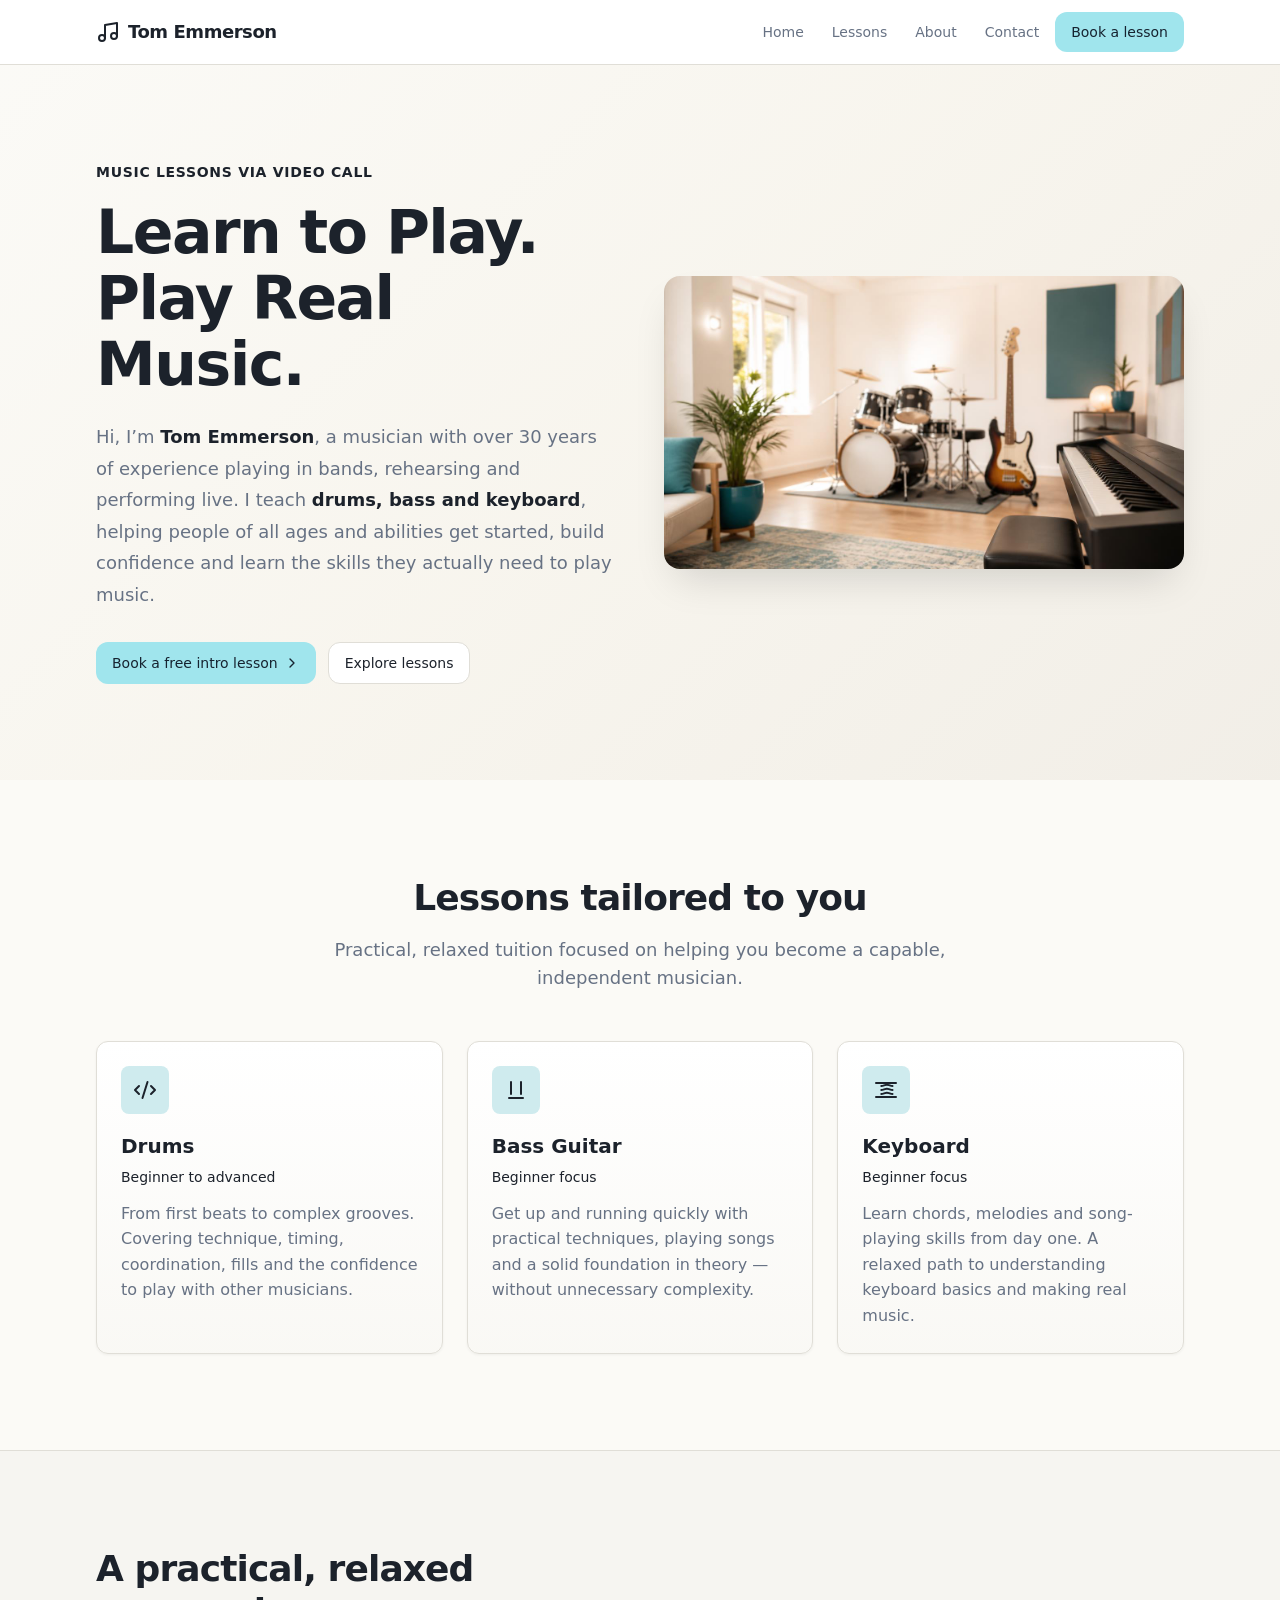
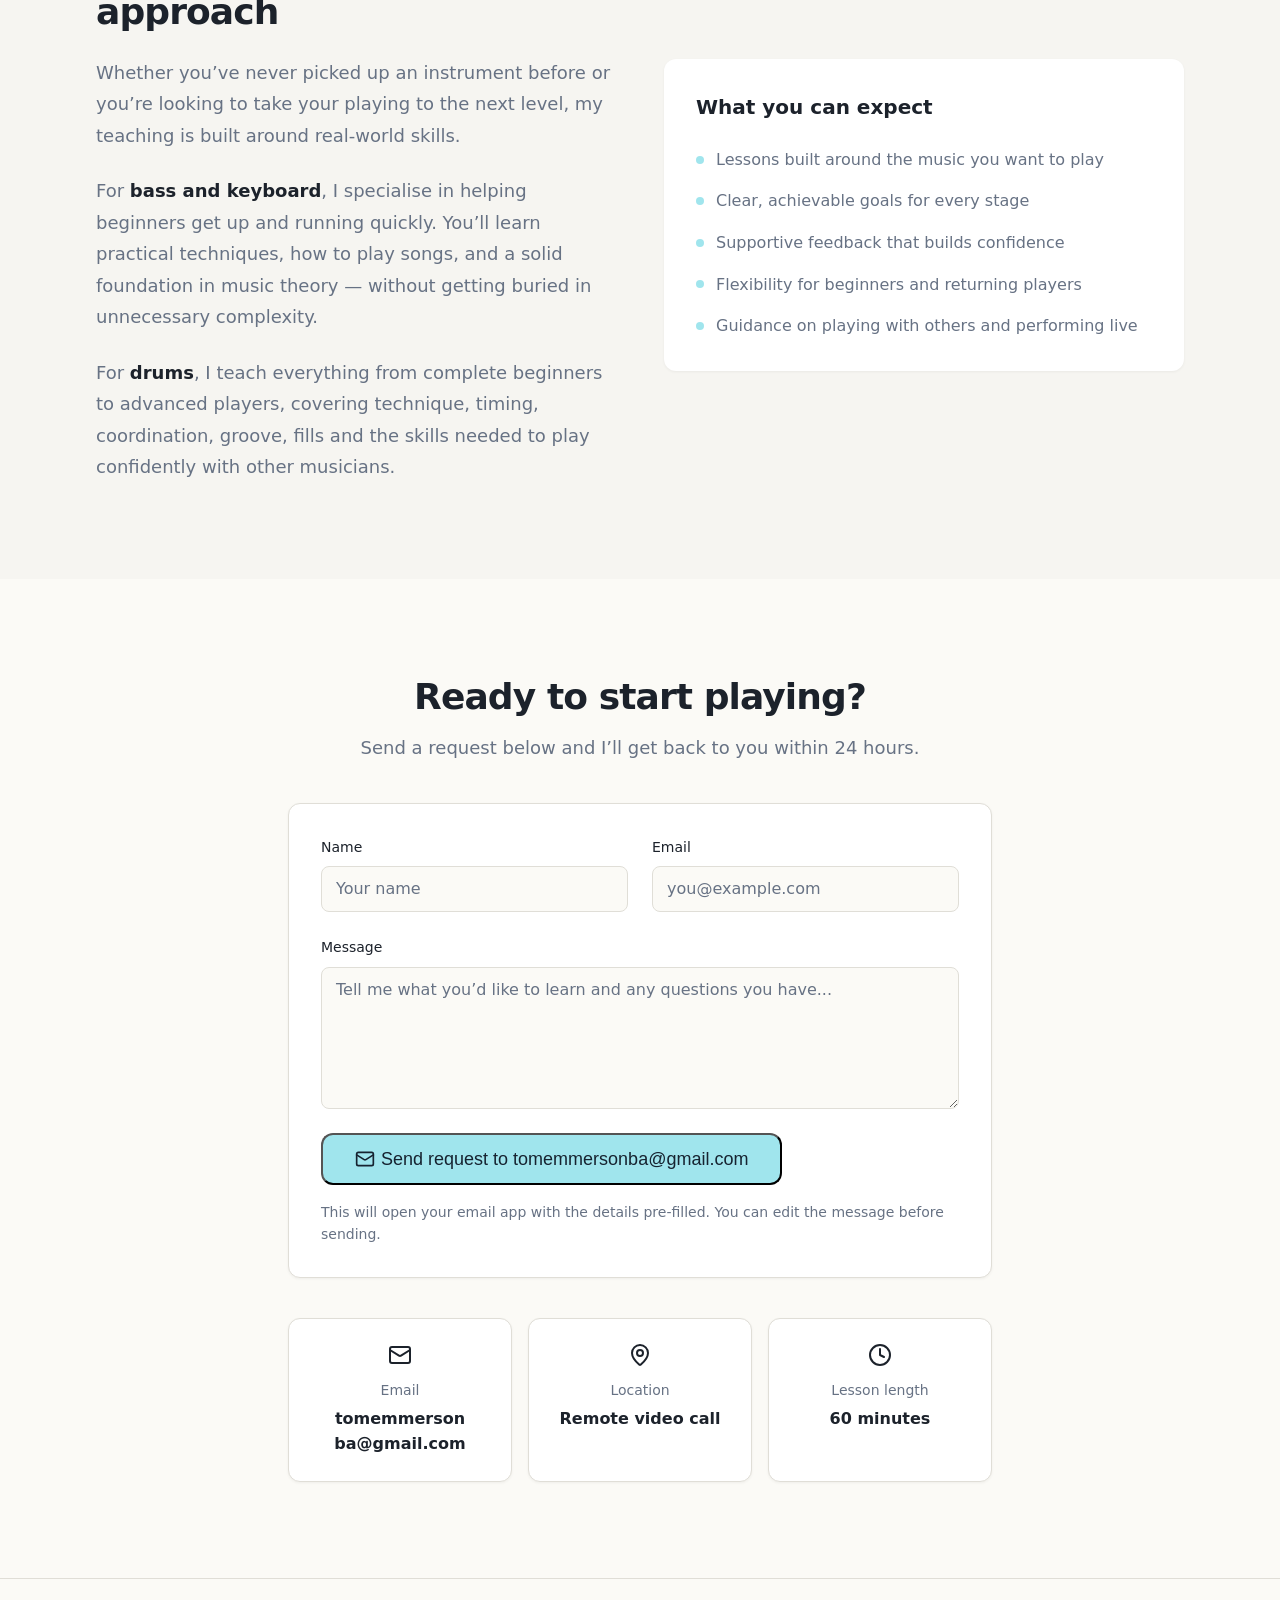
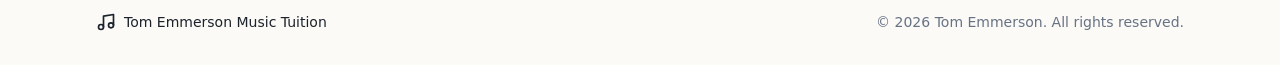
==== index.html @ 65c7ff5b "first commit" ====
<!DOCTYPE html>
<html lang="en">
<head>
  <meta charset="utf-8">
  <meta name="viewport" content="width=device-width, initial-scale=1">
  <title>Tom Emmerson — Music Teacher | Drums, Bass & Keyboard Lessons</title>
  <meta name="description" content="Learn drums, bass guitar or keyboard with Tom Emmerson, an experienced music teacher with over 30 years of playing and performing. Practical, relaxed lessons for all ages and abilities.">
  <meta name="author" content="Tom Emmerson">
  <meta property="og:title" content="Tom Emmerson — Music Teacher | Drums, Bass & Keyboard Lessons">
  <meta property="og:description" content="Learn drums, bass guitar or keyboard with Tom Emmerson, an experienced music teacher with over 30 years of playing and performing.">
  <meta property="og:type" content="website">
  <meta property="og:image" content="https://cdn.lovable.dev/uploads/b7d0f752-4260-4cd8-91b0-a6a45dea3d61/image-gen/a2886aa6-9758-4012-bf15-249770bea818.jpg">
  <meta name="twitter:card" content="summary_large_image">
  <meta name="twitter:image" content="https://cdn.lovable.dev/uploads/b7d0f752-4260-4cd8-91b0-a6a45dea3d61/image-gen/a2886aa6-9758-4012-bf15-249770bea818.jpg">
  <link rel="stylesheet" href="styles.css">
  <link rel="icon" href="/favicon.ico" type="image/x-icon">
</head>
<body>
  <header class="site-header">
    <div class="container header-inner">
      <a href="/" class="logo">
        <svg xmlns="http://www.w3.org/2000/svg" width="24" height="24" viewBox="0 0 24 24" fill="none" stroke="currentColor" stroke-width="2" stroke-linecap="round" stroke-linejoin="round" aria-hidden="true"><path d="M9 18V5l12-2v13"/><circle cx="6" cy="18" r="3"/><circle cx="18" cy="16" r="3"/></svg>
        <span>Tom Emmerson</span>
      </a>
      <nav class="desktop-nav" aria-label="Main navigation">
        <a href="/">Home</a>
        <a href="#lessons">Lessons</a>
        <a href="#about">About</a>
        <a href="#contact">Contact</a>
        <a href="#contact" class="btn btn-primary">Book a lesson</a>
      </nav>
      <nav class="mobile-nav" aria-label="Mobile navigation">
        <a href="/">Home</a>
        <a href="#lessons">Lessons</a>
        <a href="#contact" class="btn btn-primary">Book</a>
      </nav>
    </div>
  </header>

  <main>
    <section class="hero">
      <div class="container hero-grid">
        <div class="hero-content">
          <p class="eyebrow">Music lessons via video call</p>
          <h1>Learn to Play. Play Real Music.</h1>
          <p class="lead">
            Hi, I’m <strong>Tom Emmerson</strong>, a musician with over 30 years of experience playing in bands, rehearsing and performing live. I teach <strong>drums, bass and keyboard</strong>, helping people of all ages and abilities get started, build confidence and learn the skills they actually need to play music.
          </p>
          <div class="hero-actions">
            <a href="#contact" class="btn btn-primary">
              Book a free intro lesson
              <svg xmlns="http://www.w3.org/2000/svg" width="16" height="16" viewBox="0 0 24 24" fill="none" stroke="currentColor" stroke-width="2" stroke-linecap="round" stroke-linejoin="round" aria-hidden="true"><path d="m9 18 6-6-6-6"/></svg>
            </a>
            <a href="#lessons" class="btn btn-secondary">Explore lessons</a>
          </div>
        </div>
        <div class="hero-image">
          <img src="images/hero-studio.jpg" alt="Bright music teaching studio with drums, bass guitar and keyboard" width="1280" height="720">
        </div>
      </div>
    </section>

    <section id="lessons" class="lessons">
      <div class="container">
        <div class="section-header">
          <h2>Lessons tailored to you</h2>
          <p>Practical, relaxed tuition focused on helping you become a capable, independent musician.</p>
        </div>
        <div class="cards">
          <article class="card">
            <div class="icon">
              <svg xmlns="http://www.w3.org/2000/svg" width="24" height="24" viewBox="0 0 24 24" fill="none" stroke="currentColor" stroke-width="2" stroke-linecap="round" stroke-linejoin="round" aria-hidden="true"><path d="m18 16 4-4-4-4"/><path d="m6 8-4 4 4 4"/><path d="m14.5 4-5 16"/></svg>
            </div>
            <h3>Drums</h3>
            <p class="level">Beginner to advanced</p>
            <p>From first beats to complex grooves. Covering technique, timing, coordination, fills and the confidence to play with other musicians.</p>
          </article>
          <article class="card">
            <div class="icon">
              <svg xmlns="http://www.w3.org/2000/svg" width="24" height="24" viewBox="0 0 24 24" fill="none" stroke="currentColor" stroke-width="2" stroke-linecap="round" stroke-linejoin="round" aria-hidden="true"><path d="M7 16V4"/><path d="M17 16V4"/><path d="M5 20h14"/></svg>
            </div>
            <h3>Bass Guitar</h3>
            <p class="level">Beginner focus</p>
            <p>Get up and running quickly with practical techniques, playing songs and a solid foundation in theory — without unnecessary complexity.</p>
          </article>
          <article class="card">
            <div class="icon">
              <svg xmlns="http://www.w3.org/2000/svg" width="24" height="24" viewBox="0 0 24 24" fill="none" stroke="currentColor" stroke-width="2" stroke-linecap="round" stroke-linejoin="round" aria-hidden="true"><path d="M18.5 8c-1.4 0-2.6-.6-3.6-.9-1.3-.4-2.7-.4-4 0-1 .3-2.2.9-3.6.9"/><path d="M18.5 16c-1.4 0-2.6-.6-3.6-.9-1.3-.4-2.7-.4-4 0-1 .3-2.2.9-3.6.9"/><path d="M18.5 12c-1.4 0-2.6-.6-3.6-.9-1.3-.4-2.7-.4-4 0-1 .3-2.2.9-3.6.9"/><path d="M2 5h20"/><path d="M2 19h20"/></svg>
            </div>
            <h3>Keyboard</h3>
            <p class="level">Beginner focus</p>
            <p>Learn chords, melodies and song-playing skills from day one. A relaxed path to understanding keyboard basics and making real music.</p>
          </article>
        </div>
      </div>
    </section>

    <section id="about" class="about">
      <div class="container about-grid">
        <div class="about-content">
          <h2>A practical, relaxed approach</h2>
          <p>Whether you’ve never picked up an instrument before or you’re looking to take your playing to the next level, my teaching is built around real-world skills.</p>
          <p>For <strong>bass and keyboard</strong>, I specialise in helping beginners get up and running quickly. You’ll learn practical techniques, how to play songs, and a solid foundation in music theory — without getting buried in unnecessary complexity.</p>
          <p>For <strong>drums</strong>, I teach everything from complete beginners to advanced players, covering technique, timing, coordination, groove, fills and the skills needed to play confidently with other musicians.</p>
        </div>
        <div class="about-card">
          <h3>What you can expect</h3>
          <ul>
            <li><span></span> Lessons built around the music you want to play</li>
            <li><span></span> Clear, achievable goals for every stage</li>
            <li><span></span> Supportive feedback that builds confidence</li>
            <li><span></span> Flexibility for beginners and returning players</li>
            <li><span></span> Guidance on playing with others and performing live</li>
          </ul>
        </div>
      </div>
    </section>

    <section id="contact" class="contact">
      <div class="container contact-inner">
        <h2>Ready to start playing?</h2>
        <p>Send a request below and I’ll get back to you within 24 hours.</p>

        <form id="contact-form" class="contact-form" action="#" method="post">
          <div class="form-row">
            <div class="form-field">
              <label for="name">Name</label>
              <input id="name" name="name" type="text" required placeholder="Your name">
            </div>
            <div class="form-field">
              <label for="email">Email</label>
              <input id="email" name="email" type="email" required placeholder="you@example.com">
            </div>
          </div>
          <div class="form-field">
            <label for="message">Message</label>
            <textarea id="message" name="message" rows="5" required placeholder="Tell me what you’d like to learn and any questions you have..."></textarea>
          </div>
          <button type="submit" class="btn btn-primary btn-large">
            <svg xmlns="http://www.w3.org/2000/svg" width="20" height="20" viewBox="0 0 24 24" fill="none" stroke="currentColor" stroke-width="2" stroke-linecap="round" stroke-linejoin="round" aria-hidden="true"><rect width="20" height="16" x="2" y="4" rx="2"/><path d="m22 7-8.97 5.7a1.94 1.94 0 0 1-2.06 0L2 7"/></svg>
            Send request to tomemmersonba@gmail.com
          </button>
          <p class="form-note">This will open your email app with the details pre-filled. You can edit the message before sending.</p>
        </form>

        <div class="contact-grid">
          <a href="mailto:tomemmersonba@gmail.com" class="contact-card">
            <svg xmlns="http://www.w3.org/2000/svg" width="24" height="24" viewBox="0 0 24 24" fill="none" stroke="currentColor" stroke-width="2" stroke-linecap="round" stroke-linejoin="round" aria-hidden="true"><rect width="20" height="16" x="2" y="4" rx="2"/><path d="m22 7-8.97 5.7a1.94 1.94 0 0 1-2.06 0L2 7"/></svg>
            <span class="label">Email</span>
            <span class="value">tomemmerson<br>ba@gmail.com</span>
          </a>
          <div class="contact-card">
            <svg xmlns="http://www.w3.org/2000/svg" width="24" height="24" viewBox="0 0 24 24" fill="none" stroke="currentColor" stroke-width="2" stroke-linecap="round" stroke-linejoin="round" aria-hidden="true"><path d="M20 10c0 4.993-5.539 10.193-7.399 11.799a1 1 0 0 1-1.202 0C9.539 20.193 4 14.993 4 10a8 8 0 0 1 16 0"/><circle cx="12" cy="10" r="3"/></svg>
            <span class="label">Location</span>
            <span class="value">Remote video call</span>
          </div>
          <div class="contact-card">
            <svg xmlns="http://www.w3.org/2000/svg" width="24" height="24" viewBox="0 0 24 24" fill="none" stroke="currentColor" stroke-width="2" stroke-linecap="round" stroke-linejoin="round" aria-hidden="true"><path d="M12 6v6l4 2"/><circle cx="12" cy="12" r="10"/></svg>
            <span class="label">Lesson length</span>
            <span class="value">60 minutes</span>
          </div>
        </div>
      </div>
    </section>
  </main>

  <footer class="site-footer">
    <div class="container footer-inner">
      <div class="footer-logo">
        <svg xmlns="http://www.w3.org/2000/svg" width="20" height="20" viewBox="0 0 24 24" fill="none" stroke="currentColor" stroke-width="2" stroke-linecap="round" stroke-linejoin="round" aria-hidden="true"><path d="M9 18V5l12-2v13"/><circle cx="6" cy="18" r="3"/><circle cx="18" cy="16" r="3"/></svg>
        <span>Tom Emmerson Music Tuition</span>
      </div>
      <p>© 2026 Tom Emmerson. All rights reserved.</p>
    </div>
  </footer>

  <script>
    document.getElementById('contact-form').addEventListener('submit', function (e) {
      e.preventDefault();
      var formData = new FormData(e.target);
      var name = formData.get('name').trim();
      var email = formData.get('email').trim();
      var message = formData.get('message').trim();
      var subject = encodeURIComponent('Music lesson enquiry');
      var body = encodeURIComponent('Name: ' + name + '\nEmail: ' + email + '\n\nMessage:\n' + message);
      window.location.href = 'mailto:tomemmersonba@gmail.com?subject=' + subject + '&body=' + body;
    });
  </script>
</body>
</html>
---- styles.css ----
/* Tom Emmerson Music Teacher — Static Site Styles */

:root {
  --background: oklch(0.985 0.005 95);
  --foreground: oklch(0.25 0.02 260);
  --card: oklch(1 0 0);
  --primary: oklch(0.88 0.07 205);
  --primary-foreground: oklch(0.25 0.03 250);
  --secondary: oklch(0.955 0.015 85);
  --secondary-foreground: oklch(0.32 0.03 260);
  --muted: oklch(0.955 0.01 90);
  --muted-foreground: oklch(0.55 0.03 260);
  --accent: oklch(0.58 0.12 185);
  --accent-foreground: oklch(1 0 0);
  --border: oklch(0.9 0.01 95);
  --input: oklch(0.9 0.01 95);
  --ring: oklch(0.88 0.07 205);
  --radius: 0.75rem;
}

* {
  box-sizing: border-box;
}

html {
  scroll-behavior: smooth;
}

body {
  margin: 0;
  font-family: ui-sans-serif, system-ui, -apple-system, BlinkMacSystemFont, "Segoe UI", Roboto, "Helvetica Neue", Arial, sans-serif;
  background: var(--background);
  color: var(--foreground);
  line-height: 1.6;
  -webkit-font-smoothing: antialiased;
}

img {
  max-width: 100%;
  height: auto;
  display: block;
}

a {
  color: inherit;
  text-decoration: none;
}

h1, h2, h3, p {
  margin: 0;
}

ul {
  margin: 0;
  padding: 0;
  list-style: none;
}

.container {
  width: 100%;
  max-width: 72rem;
  margin-left: auto;
  margin-right: auto;
  padding-left: 1rem;
  padding-right: 1rem;
}

@media (min-width: 640px) {
  .container {
    padding-left: 1.5rem;
    padding-right: 1.5rem;
  }
}

@media (min-width: 1024px) {
  .container {
    padding-left: 2rem;
    padding-right: 2rem;
  }
}

/* Header */
.site-header {
  position: sticky;
  top: 0;
  z-index: 50;
  background: rgba(255, 255, 255, 0.95);
  backdrop-filter: blur(8px);
  border-bottom: 1px solid var(--border);
}

.header-inner {
  display: flex;
  align-items: center;
  justify-content: space-between;
  height: 4rem;
}

.logo {
  display: flex;
  align-items: center;
  gap: 0.5rem;
  font-size: 1.125rem;
  font-weight: 600;
  letter-spacing: -0.025em;
  color: var(--foreground);
}

.logo svg {
  color: var(--teal);
}

.desktop-nav,
.mobile-nav {
  display: flex;
  align-items: center;
  gap: 0.25rem;
}

.desktop-nav a:not(.btn),
.mobile-nav a:not(.btn) {
  padding: 0.5rem 0.75rem;
  border-radius: var(--radius);
  font-size: 0.875rem;
  font-weight: 500;
  color: var(--muted-foreground);
  transition: background-color 0.15s, color 0.15s;
}

.desktop-nav a:not(.btn):hover,
.mobile-nav a:not(.btn):hover {
  background: var(--accent);
  color: var(--accent-foreground);
}

.desktop-nav {
  display: none;
}

@media (min-width: 768px) {
  .desktop-nav {
    display: flex;
  }
  .mobile-nav {
    display: none;
  }
}

/* Buttons */
.btn {
  display: inline-flex;
  align-items: center;
  justify-content: center;
  gap: 0.375rem;
  border-radius: var(--radius);
  padding: 0.625rem 1rem;
  font-size: 0.875rem;
  font-weight: 500;
  line-height: 1.25rem;
  transition: background-color 0.15s, border-color 0.15s, color 0.15s;
}

.btn-primary {
  background: var(--primary);
  color: var(--primary-foreground);
}

.btn-primary:hover {
  background: oklch(0.78 0.08 205);
}

.btn-secondary {
  background: var(--card);
  color: var(--foreground);
  border: 1px solid var(--border);
}

.btn-secondary:hover {
  background: var(--accent);
  color: var(--accent-foreground);
}

.btn-large {
  padding: 0.875rem 2rem;
  font-size: 1.125rem;
}

/* Hero */
.hero {
  background: linear-gradient(135deg, var(--background) 0%, oklch(0.97 0.01 90) 50%, oklch(0.95 0.01 85) 100%);
  padding-top: 4rem;
  padding-bottom: 4rem;
}

@media (min-width: 640px) {
  .hero {
    padding-top: 6rem;
    padding-bottom: 6rem;
  }
}

.hero-grid {
  display: grid;
  align-items: center;
  gap: 3rem;
}

@media (min-width: 1024px) {
  .hero-grid {
    grid-template-columns: 1fr 1fr;
    gap: 3rem;
  }
}

.hero-content {
  max-width: 40rem;
}

.eyebrow {
  font-size: 0.875rem;
  font-weight: 600;
  text-transform: uppercase;
  letter-spacing: 0.05em;
  color: var(--teal);
}

.hero h1 {
  margin-top: 1rem;
  font-size: 2.25rem;
  font-weight: 700;
  line-height: 1.1;
  letter-spacing: -0.025em;
  color: var(--foreground);
}

@media (min-width: 640px) {
  .hero h1 {
    font-size: 3rem;
  }
}

@media (min-width: 1024px) {
  .hero h1 {
    font-size: 3.75rem;
  }
}

.lead {
  margin-top: 1.5rem;
  font-size: 1.125rem;
  line-height: 1.75;
  color: var(--muted-foreground);
}

.lead strong {
  color: var(--foreground);
  font-weight: 600;
}

.hero-actions {
  margin-top: 2rem;
  display: flex;
  flex-wrap: wrap;
  gap: 0.75rem;
}

.hero-image {
  overflow: hidden;
  border-radius: 1rem;
  box-shadow: 0 20px 40px -12px rgba(0, 0, 0, 0.15);
}

.hero-image img {
  width: 100%;
  height: auto;
  object-fit: cover;
}

/* Section header */
.section-header {
  max-width: 40rem;
  margin-left: auto;
  margin-right: auto;
  text-align: center;
}

.section-header h2 {
  font-size: 1.875rem;
  font-weight: 700;
  line-height: 1.2;
  letter-spacing: -0.025em;
  color: var(--foreground);
}

@media (min-width: 640px) {
  .section-header h2 {
    font-size: 2.25rem;
  }
}

.section-header p {
  margin-top: 1rem;
  font-size: 1.125rem;
  color: var(--muted-foreground);
}

/* Lessons */
.lessons {
  padding-top: 4rem;
  padding-bottom: 4rem;
}

@media (min-width: 640px) {
  .lessons {
    padding-top: 6rem;
    padding-bottom: 6rem;
  }
}

.cards {
  margin-top: 3rem;
  display: grid;
  gap: 1.5rem;
}

@media (min-width: 640px) {
  .cards {
    grid-template-columns: repeat(2, 1fr);
  }
}

@media (min-width: 1024px) {
  .cards {
    grid-template-columns: repeat(3, 1fr);
  }
}

.card {
  background: linear-gradient(180deg, var(--card) 0%, oklch(0.98 0.005 95) 100%);
  border: 1px solid var(--border);
  border-radius: var(--radius);
  padding: 1.5rem;
  box-shadow: 0 1px 3px rgba(0, 0, 0, 0.05);
  transition: box-shadow 0.2s;
}

.card:hover {
  box-shadow: 0 8px 20px -8px rgba(0, 0, 0, 0.1);
}

.icon {
  display: inline-flex;
  align-items: center;
  justify-content: center;
  width: 3rem;
  height: 3rem;
  border-radius: 0.5rem;
  background: oklch(0.92 0.03 205);
  color: var(--teal);
}

.card h3 {
  margin-top: 1rem;
  font-size: 1.25rem;
  font-weight: 600;
  color: var(--foreground);
}

.card .level {
  margin-top: 0.25rem;
  font-size: 0.875rem;
  font-weight: 500;
  color: var(--teal);
}

.card > p:last-child {
  margin-top: 0.75rem;
  color: var(--muted-foreground);
  line-height: 1.6;
}

/* About */
.about {
  background: rgba(0, 0, 0, 0.02);
  border-top: 1px solid var(--border);
  padding-top: 4rem;
  padding-bottom: 4rem;
}

@media (min-width: 640px) {
  .about {
    padding-top: 6rem;
    padding-bottom: 6rem;
  }
}

.about-grid {
  display: grid;
  gap: 3rem;
}

@media (min-width: 1024px) {
  .about-grid {
    grid-template-columns: 1fr 1fr;
    align-items: center;
  }
}

.about-content h2 {
  font-size: 1.875rem;
  font-weight: 700;
  line-height: 1.2;
  letter-spacing: -0.025em;
  color: var(--foreground);
}

@media (min-width: 640px) {
  .about-content h2 {
    font-size: 2.25rem;
  }
}

.about-content p {
  margin-top: 1.5rem;
  font-size: 1.125rem;
  color: var(--muted-foreground);
  line-height: 1.75;
}

.about-content strong {
  color: var(--foreground);
  font-weight: 600;
}

.about-card {
  background: var(--card);
  border-radius: var(--radius);
  padding: 2rem;
  box-shadow: 0 1px 3px rgba(0, 0, 0, 0.05);
}

.about-card h3 {
  font-size: 1.25rem;
  font-weight: 600;
  color: var(--foreground);
}

.about-card ul {
  margin-top: 1.5rem;
  display: flex;
  flex-direction: column;
  gap: 1rem;
}

.about-card li {
  display: flex;
  align-items: center;
  gap: 0.75rem;
  color: var(--muted-foreground);
}

.about-card li span {
  flex-shrink: 0;
  width: 0.5rem;
  height: 0.5rem;
  border-radius: 9999px;
  background: var(--primary);
}

/* Contact */
.contact {
  padding-top: 4rem;
  padding-bottom: 4rem;
}

@media (min-width: 640px) {
  .contact {
    padding-top: 6rem;
    padding-bottom: 6rem;
  }
}

.contact-inner {
  max-width: 48rem;
  text-align: center;
}

.contact h2 {
  font-size: 1.875rem;
  font-weight: 700;
  line-height: 1.2;
  letter-spacing: -0.025em;
  color: var(--foreground);
}

@media (min-width: 640px) {
  .contact h2 {
    font-size: 2.25rem;
  }
}

.contact > .container > p {
  margin-top: 1rem;
  font-size: 1.125rem;
  color: var(--muted-foreground);
}

.contact-grid {
  margin-top: 2.5rem;
  display: grid;
  gap: 1rem;
}

@media (min-width: 640px) {
  .contact-grid {
    grid-template-columns: repeat(3, 1fr);
  }
}

.contact-card {
  display: flex;
  flex-direction: column;
  align-items: center;
  background: var(--card);
  border: 1px solid var(--border);
  border-radius: var(--radius);
  padding: 1.5rem;
  box-shadow: 0 1px 3px rgba(0, 0, 0, 0.05);
  transition: border-color 0.15s;
}

a.contact-card:hover {
  border-color: oklch(0.58 0.12 185 / 0.3);
}

.contact-card svg {
  color: var(--teal);
}

.contact-card .label {
  margin-top: 0.75rem;
  font-size: 0.875rem;
  font-weight: 500;
  color: var(--muted-foreground);
}

.contact-card .value {
  margin-top: 0.25rem;
  font-weight: 600;
  color: var(--foreground);
}

.contact .btn-large {
  margin-top: 2.5rem;
}

/* Footer */
.site-footer {
  border-top: 1px solid var(--border);
  background: var(--background);
  padding-top: 2rem;
  padding-bottom: 2rem;
}

.footer-inner {
  display: flex;
  flex-direction: column;
  align-items: center;
  justify-content: space-between;
  gap: 1rem;
  text-align: center;
}

@media (min-width: 640px) {
  .footer-inner {
    flex-direction: row;
    text-align: left;
  }
}

.footer-logo {
  display: flex;
  align-items: center;
  gap: 0.5rem;
  font-size: 0.875rem;
  font-weight: 500;
  color: var(--foreground);
}

.footer-logo svg {
  color: var(--teal);
}

.site-footer p {
  font-size: 0.875rem;
  color: var(--muted-foreground);
}

/* Contact form */
.contact-form {
  margin-top: 2.5rem;
  background: var(--card);
  border: 1px solid var(--border);
  border-radius: var(--radius);
  padding: 1.5rem;
  box-shadow: 0 1px 3px rgba(0, 0, 0, 0.05);
  text-align: left;
}

@media (min-width: 640px) {
  .contact-form {
    padding: 2rem;
  }
}

.form-row {
  display: grid;
  gap: 1.5rem;
}

@media (min-width: 640px) {
  .form-row {
    grid-template-columns: repeat(2, 1fr);
  }
}

.form-field {
  display: flex;
  flex-direction: column;
  gap: 0.5rem;
}

.form-field + .form-field,
.form-row + .form-field {
  margin-top: 1.5rem;
}

.form-field label {
  font-size: 0.875rem;
  font-weight: 500;
  color: var(--foreground);
}

.form-field input,
.form-field textarea {
  width: 100%;
  border: 1px solid var(--input);
  border-radius: calc(var(--radius) - 0.25rem);
  padding: 0.625rem 0.875rem;
  background: var(--background);
  color: var(--foreground);
  font-family: inherit;
  font-size: 1rem;
  line-height: 1.5;
  outline: none;
  transition: box-shadow 0.15s, border-color 0.15s;
}

.form-field input::placeholder,
.form-field textarea::placeholder {
  color: var(--muted-foreground);
}

.form-field input:focus,
.form-field textarea:focus {
  border-color: var(--primary);
  box-shadow: 0 0 0 3px oklch(0.58 0.12 185 / 0.2);
}

.form-field textarea {
  resize: vertical;
  min-height: 8rem;
}

.contact-form .btn-large {
  margin-top: 1.5rem;
}

.form-note {
  margin-top: 1rem;
  font-size: 0.875rem;
  color: var(--muted-foreground);
}

/* Fix: stacked fields inside a row should not add extra top margin */
.form-row .form-field + .form-field {
  margin-top: 0;
}

/* Ensure labels and inputs in a row align at the top */
.form-row {
  align-items: start;
}
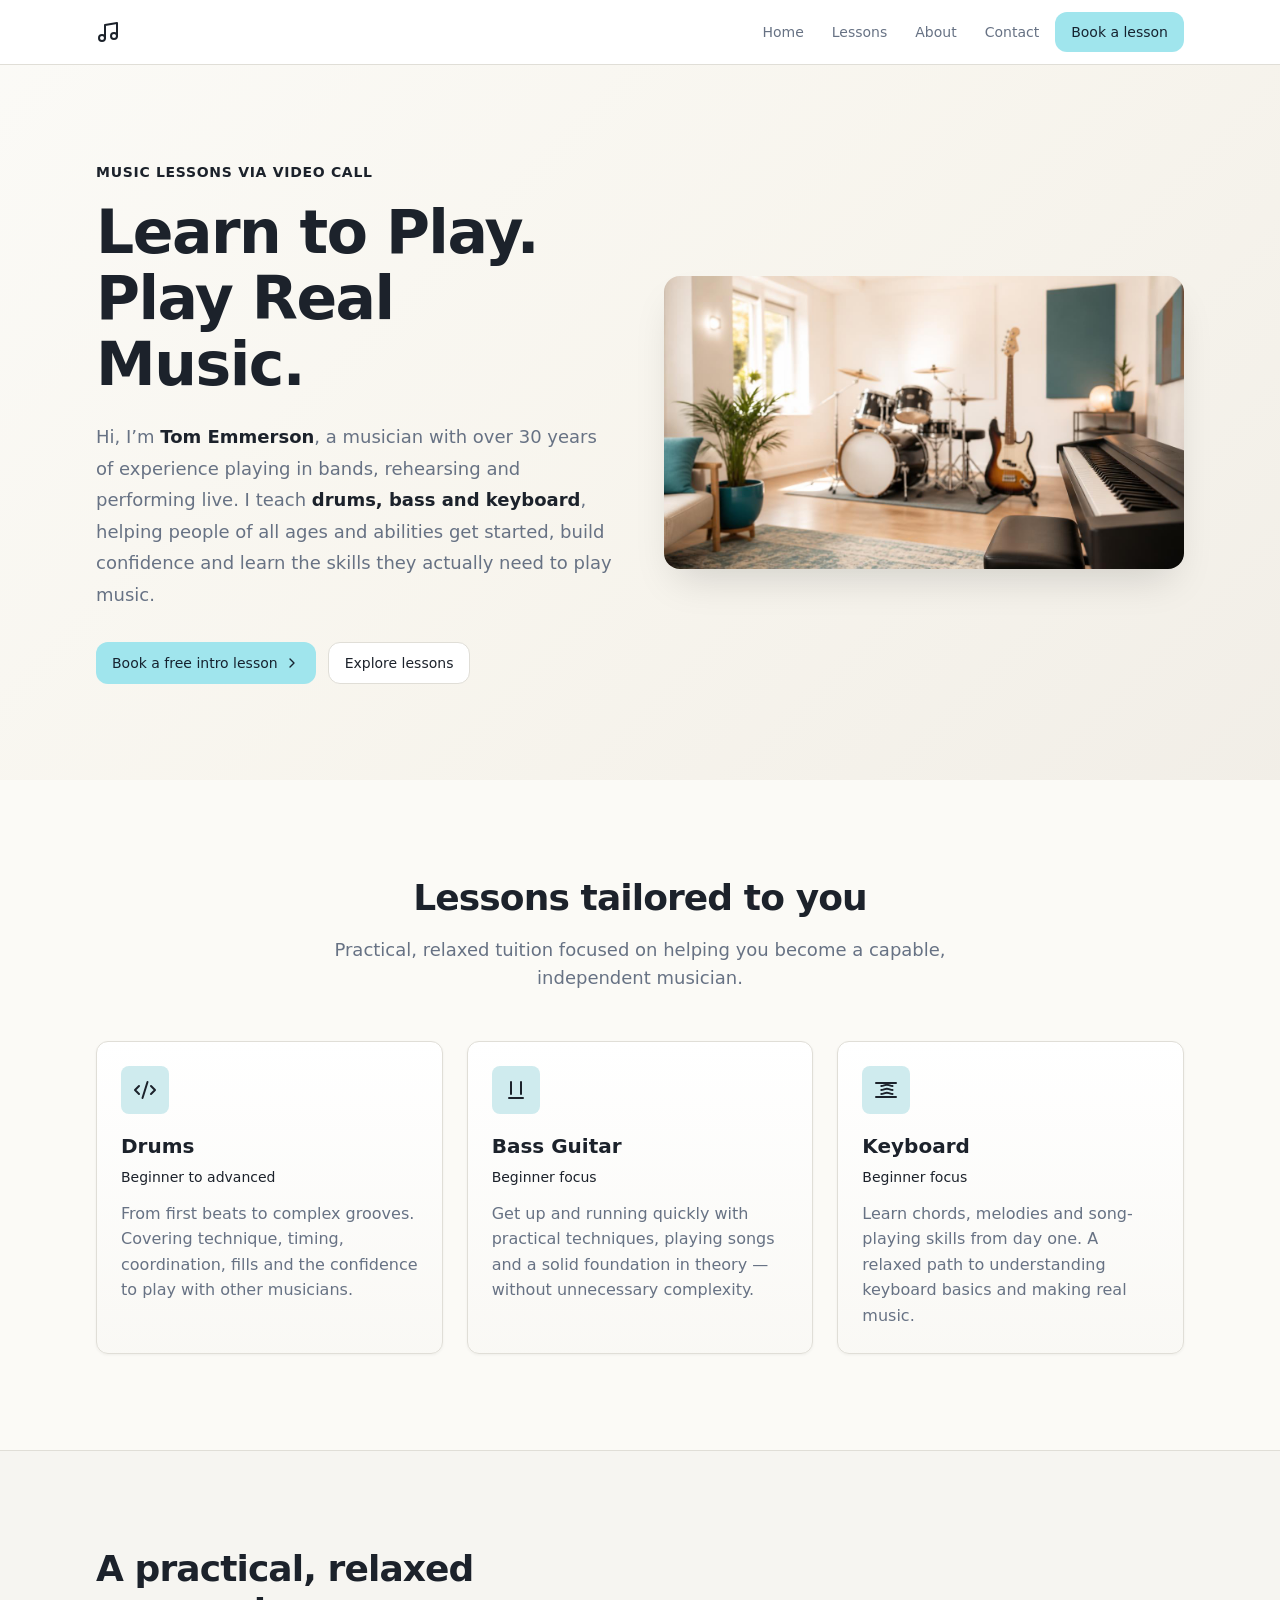
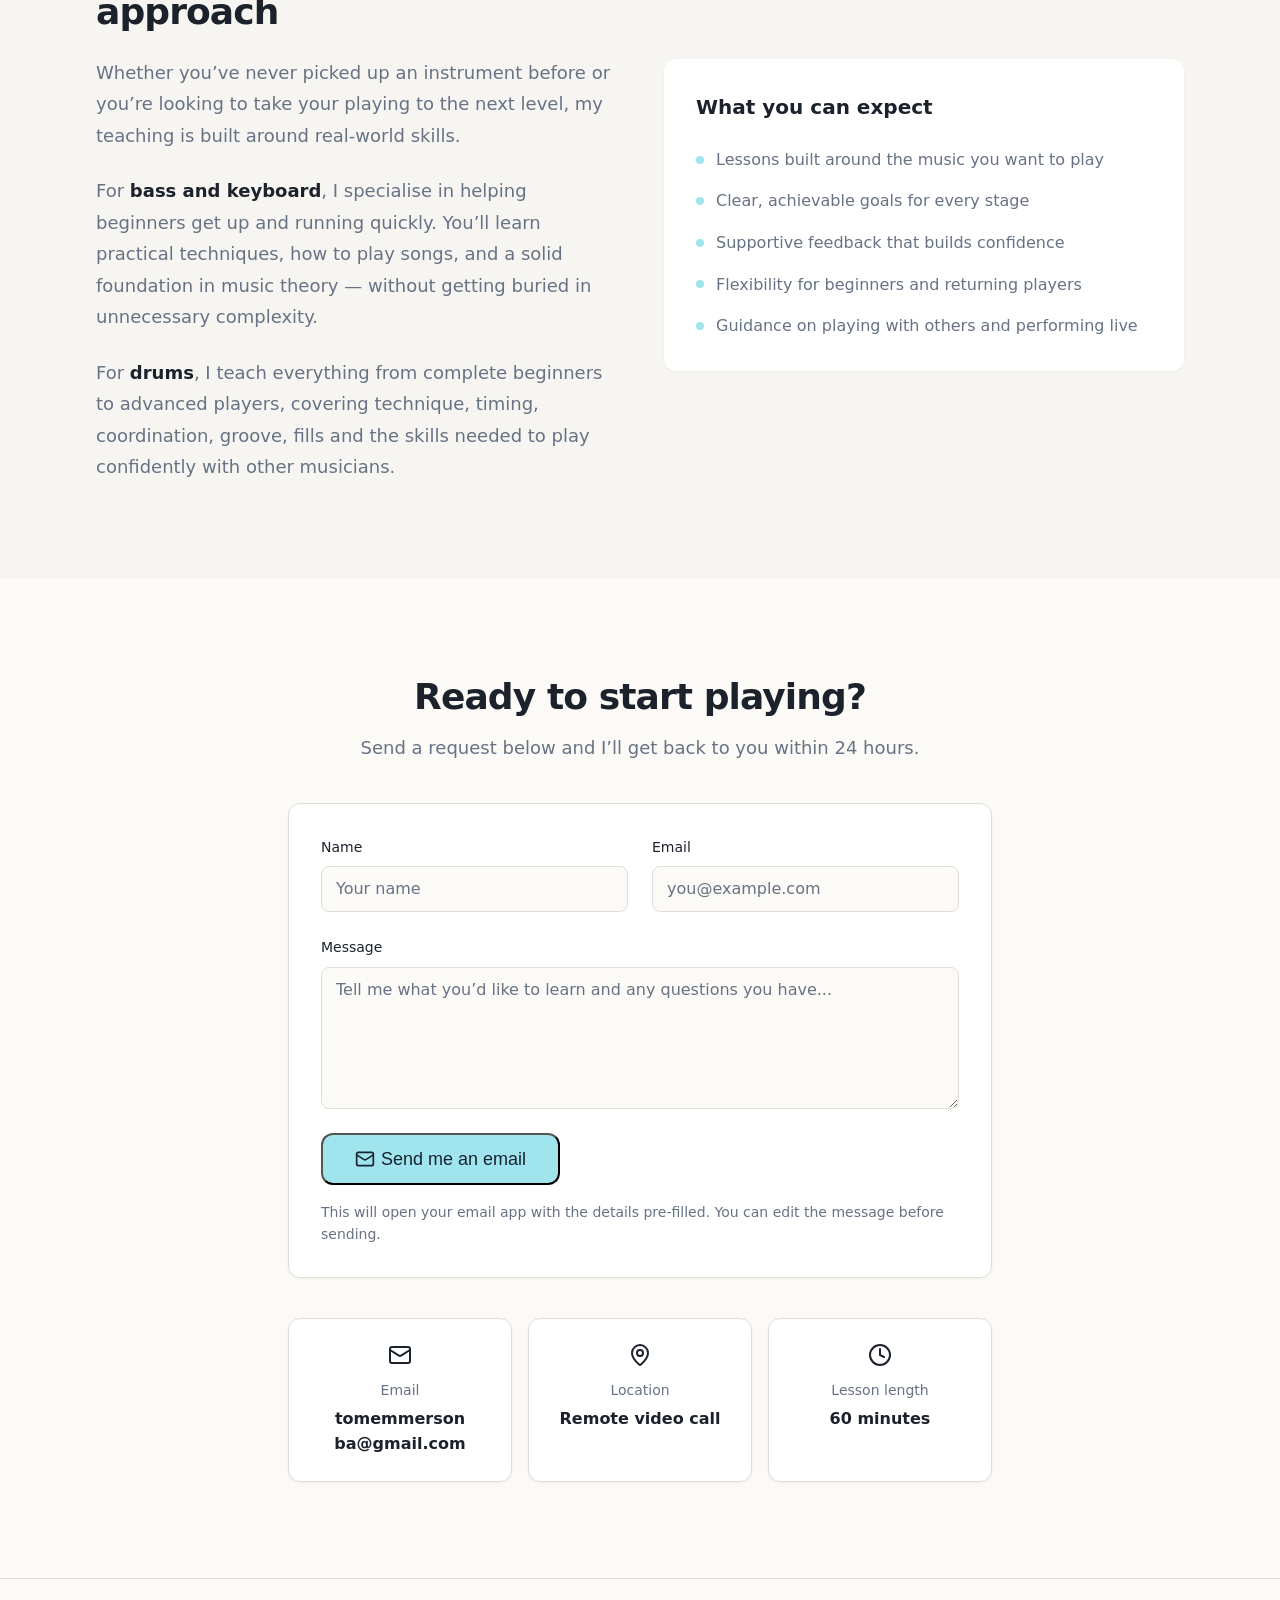
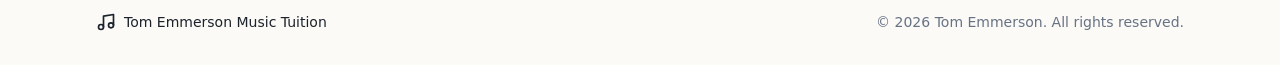
==== commit 98cf4b58: "Fixed mobile issues" ====
--- a/index.html
+++ b/index.html
@@ -20,7 +20,6 @@
     <div class="container header-inner">
       <a href="/" class="logo">
         <svg xmlns="http://www.w3.org/2000/svg" width="24" height="24" viewBox="0 0 24 24" fill="none" stroke="currentColor" stroke-width="2" stroke-linecap="round" stroke-linejoin="round" aria-hidden="true"><path d="M9 18V5l12-2v13"/><circle cx="6" cy="18" r="3"/><circle cx="18" cy="16" r="3"/></svg>
-        <span>Tom Emmerson</span>
       </a>
       <nav class="desktop-nav" aria-label="Main navigation">
         <a href="/">Home</a>
@@ -138,7 +137,7 @@
           </div>
           <button type="submit" class="btn btn-primary btn-large">
             <svg xmlns="http://www.w3.org/2000/svg" width="20" height="20" viewBox="0 0 24 24" fill="none" stroke="currentColor" stroke-width="2" stroke-linecap="round" stroke-linejoin="round" aria-hidden="true"><rect width="20" height="16" x="2" y="4" rx="2"/><path d="m22 7-8.97 5.7a1.94 1.94 0 0 1-2.06 0L2 7"/></svg>
-            Send request to tomemmersonba@gmail.com
+            Send me an email
           </button>
           <p class="form-note">This will open your email app with the details pre-filled. You can edit the message before sending.</p>
         </form>
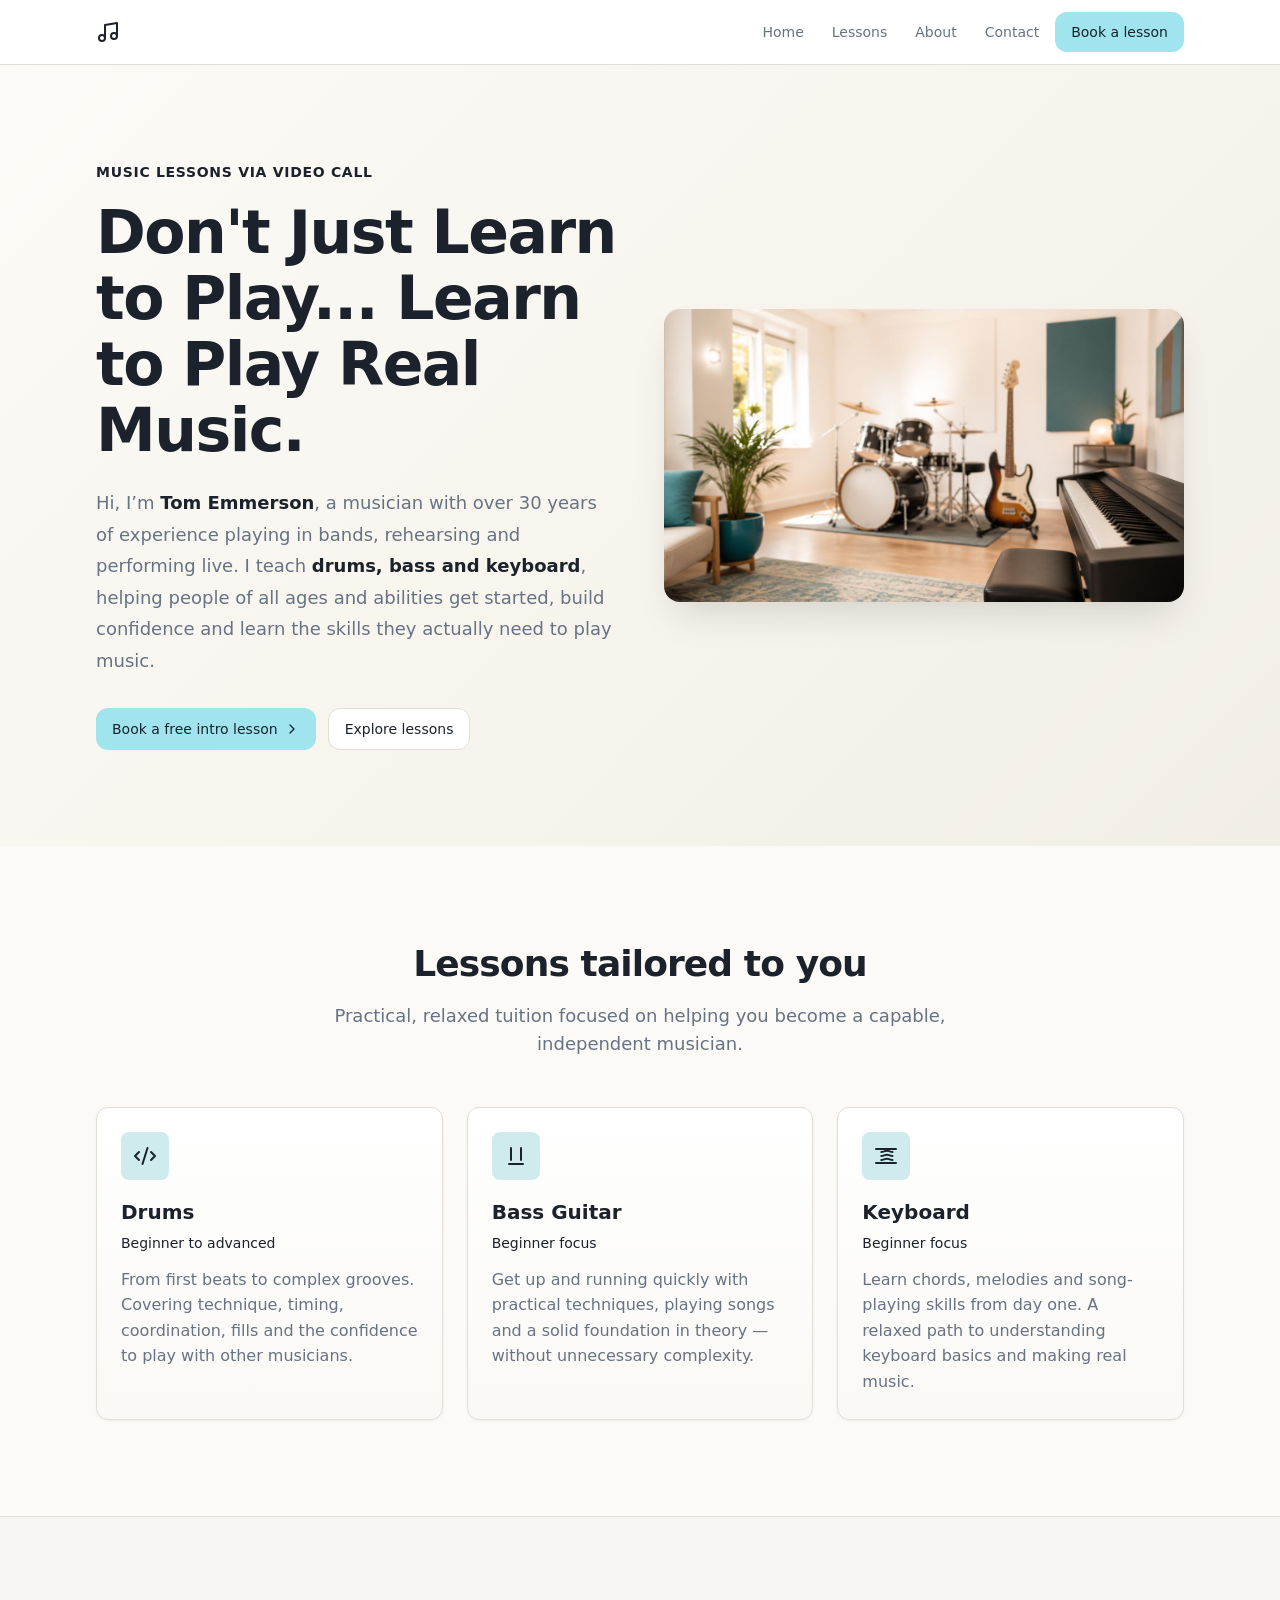
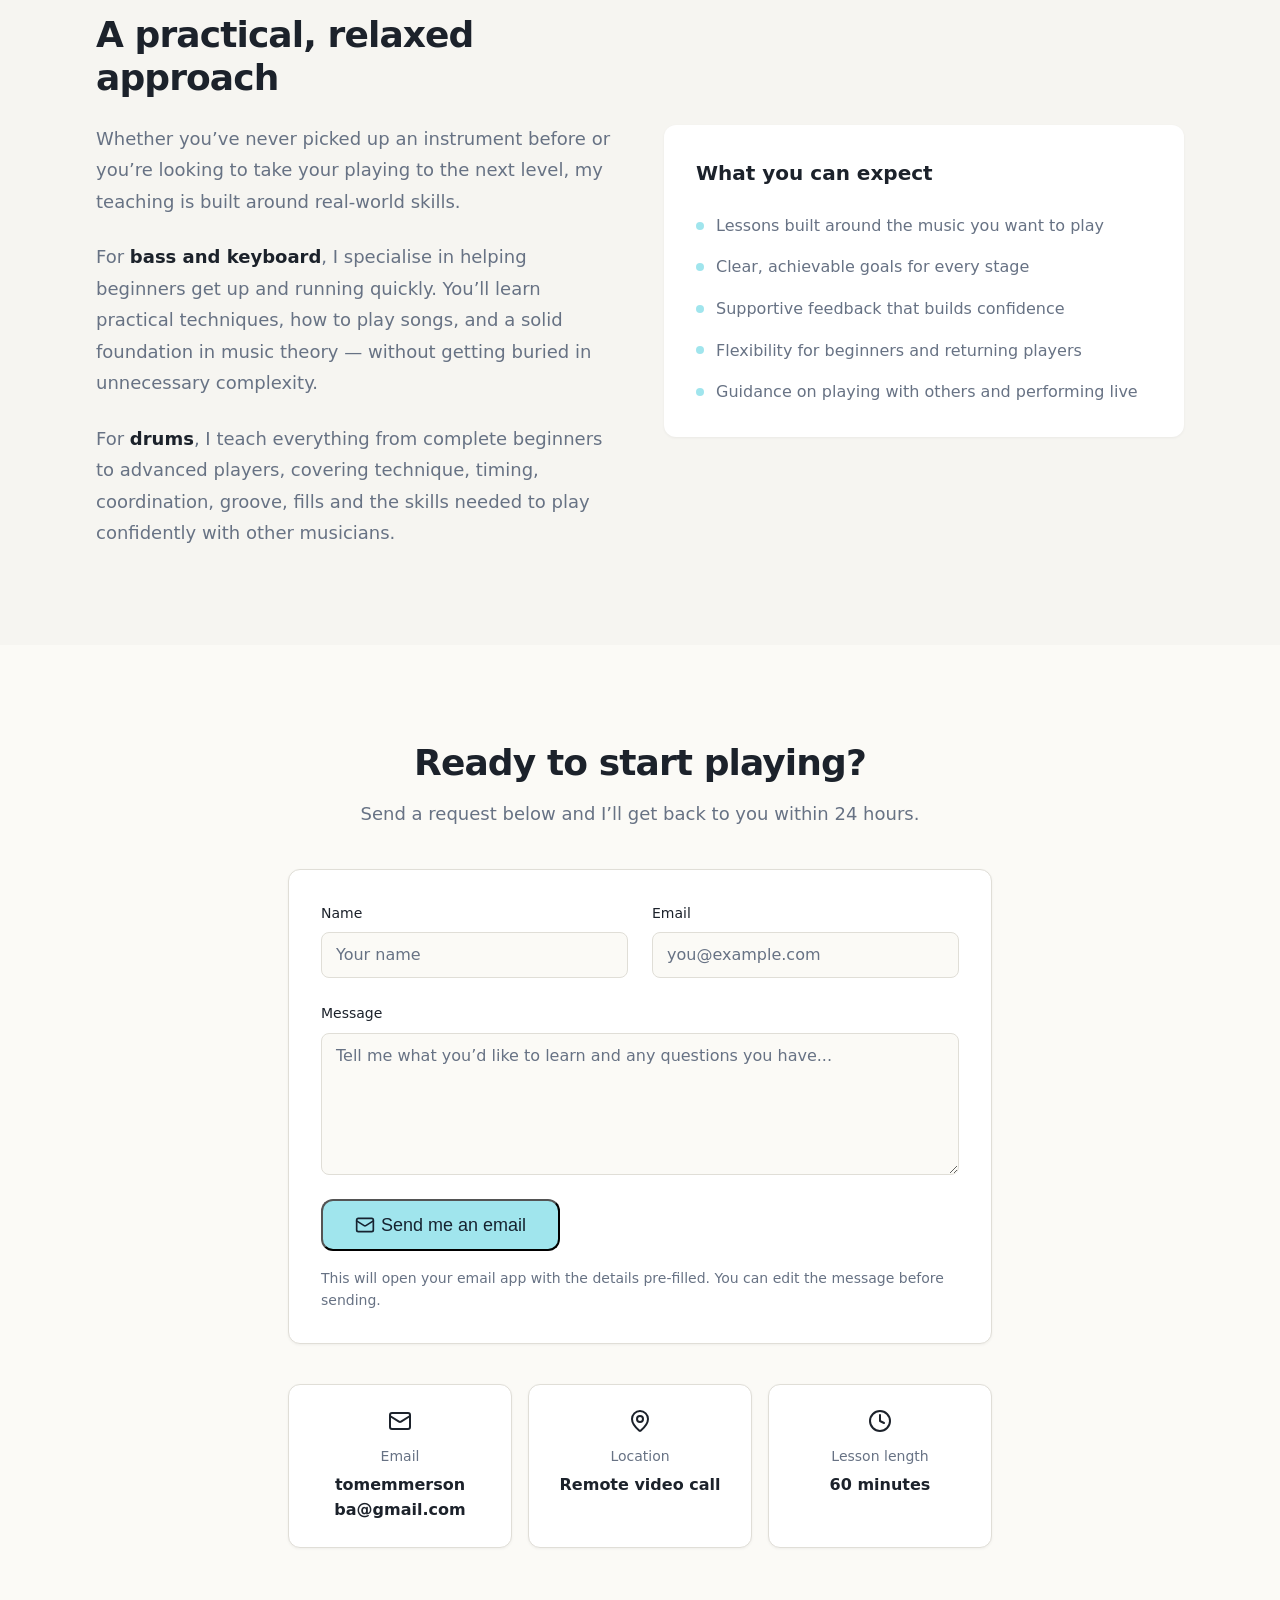
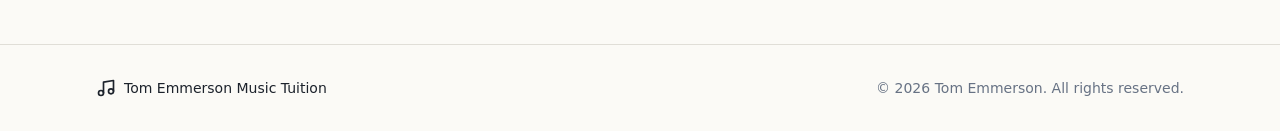
==== commit 4f590f75: "Changed H1 text" ====
--- a/index.html
+++ b/index.html
@@ -41,7 +41,7 @@
       <div class="container hero-grid">
         <div class="hero-content">
           <p class="eyebrow">Music lessons via video call</p>
-          <h1>Learn to Play. Play Real Music.</h1>
+          <h1>Don't Just Learn to Play... Learn to Play Real Music.</h1>
           <p class="lead">
             Hi, I’m <strong>Tom Emmerson</strong>, a musician with over 30 years of experience playing in bands, rehearsing and performing live. I teach <strong>drums, bass and keyboard</strong>, helping people of all ages and abilities get started, build confidence and learn the skills they actually need to play music.
           </p>
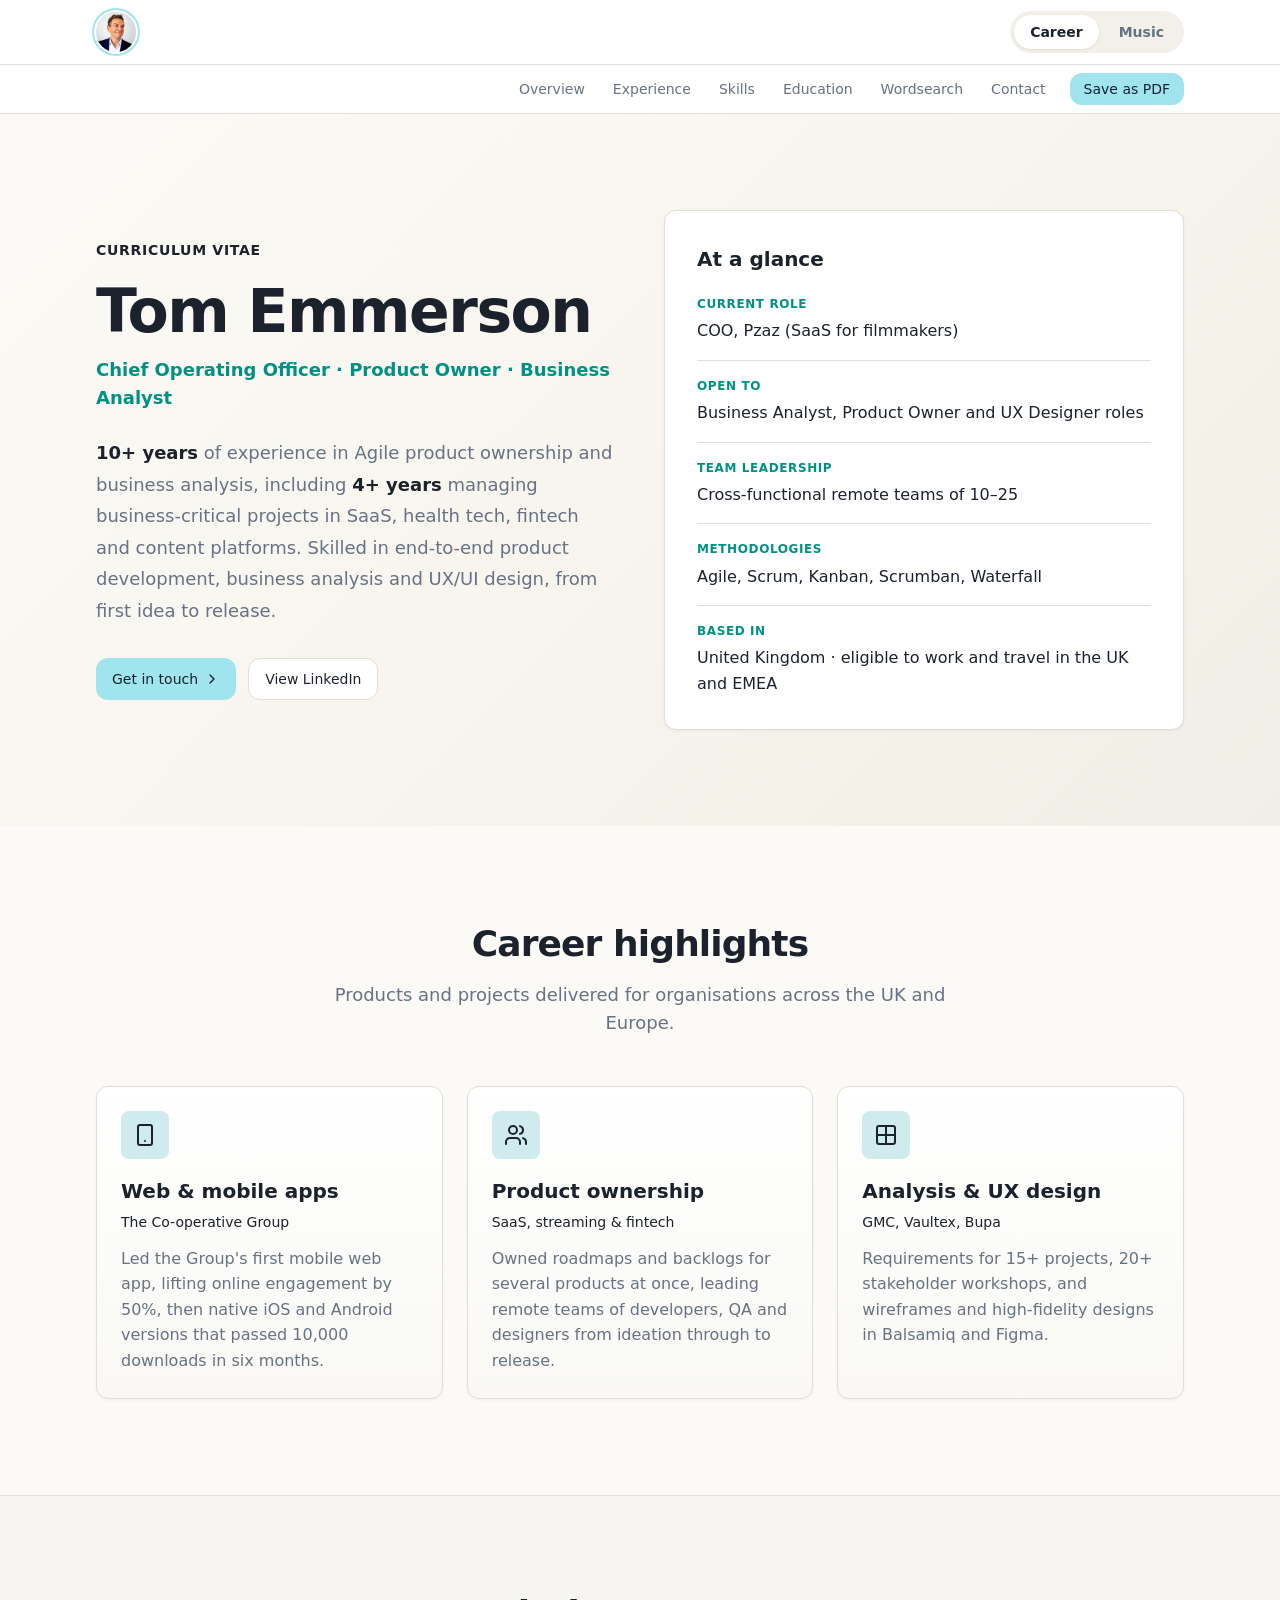
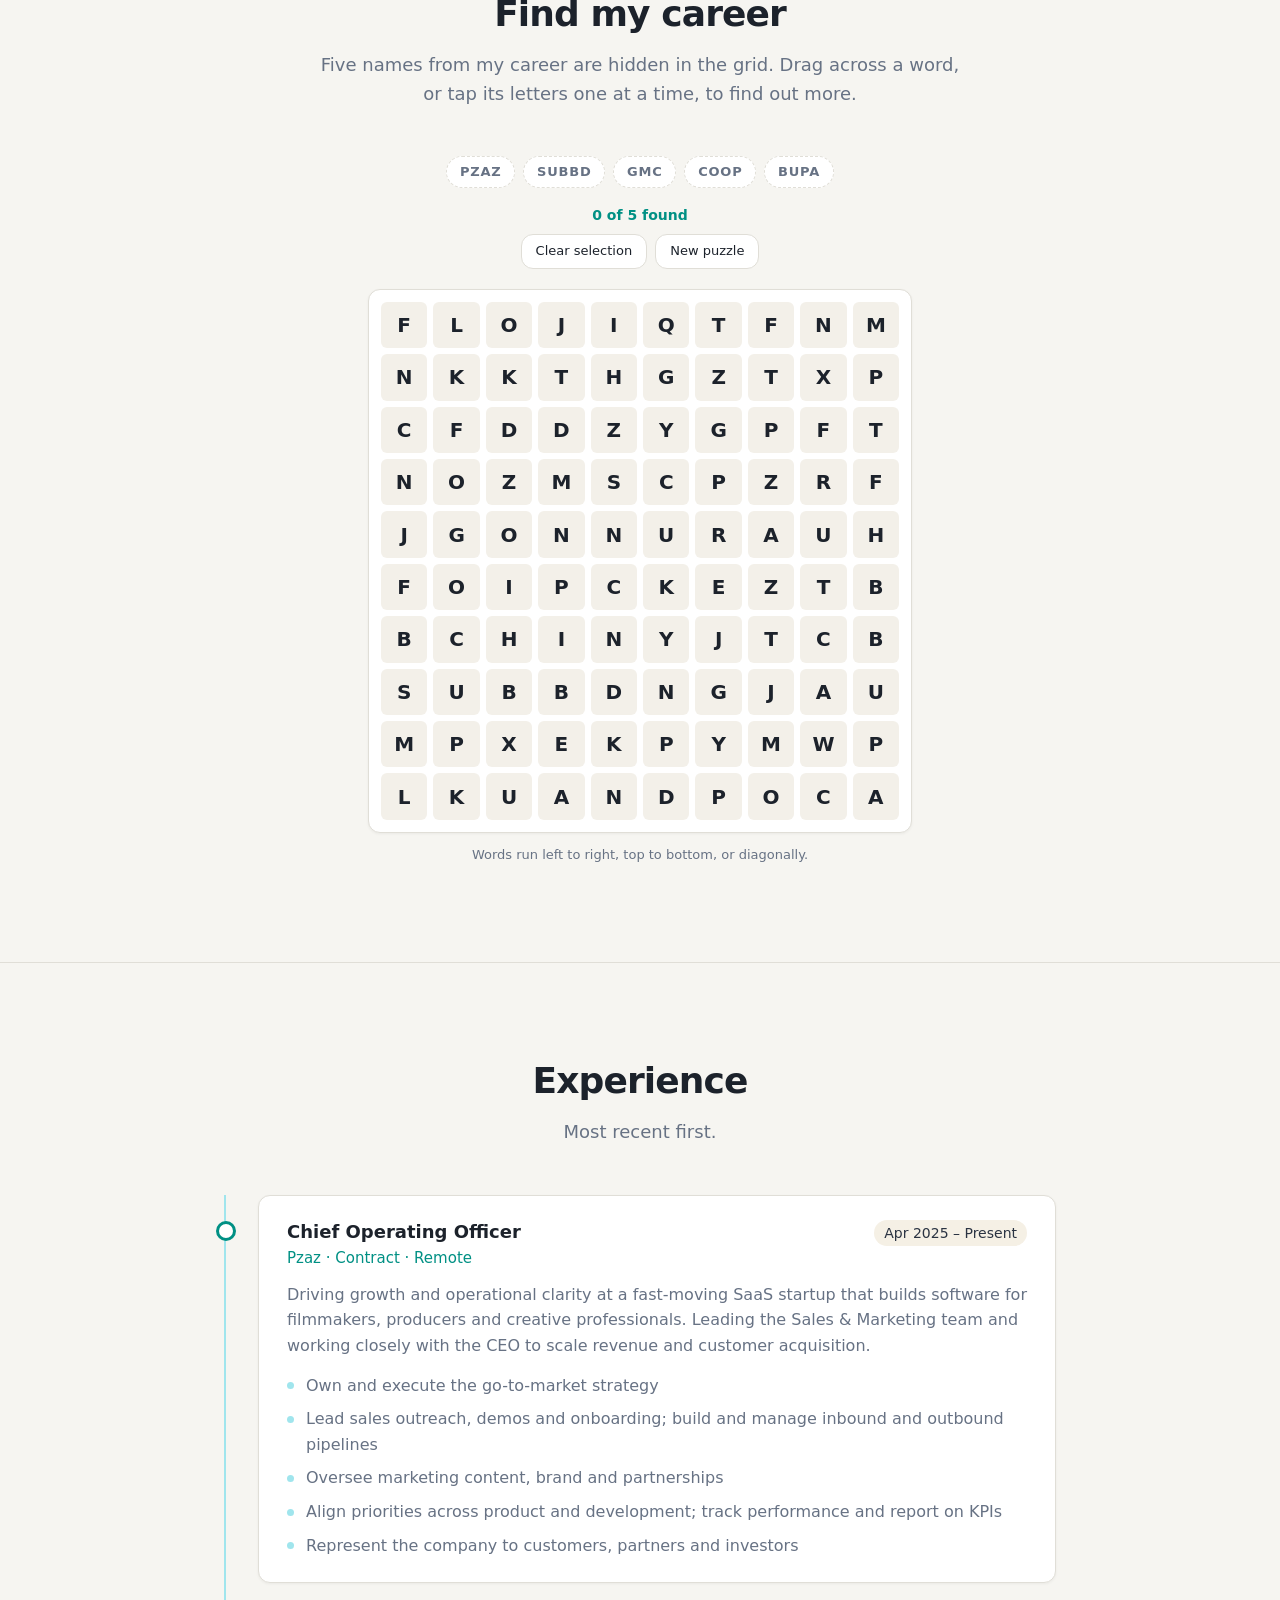
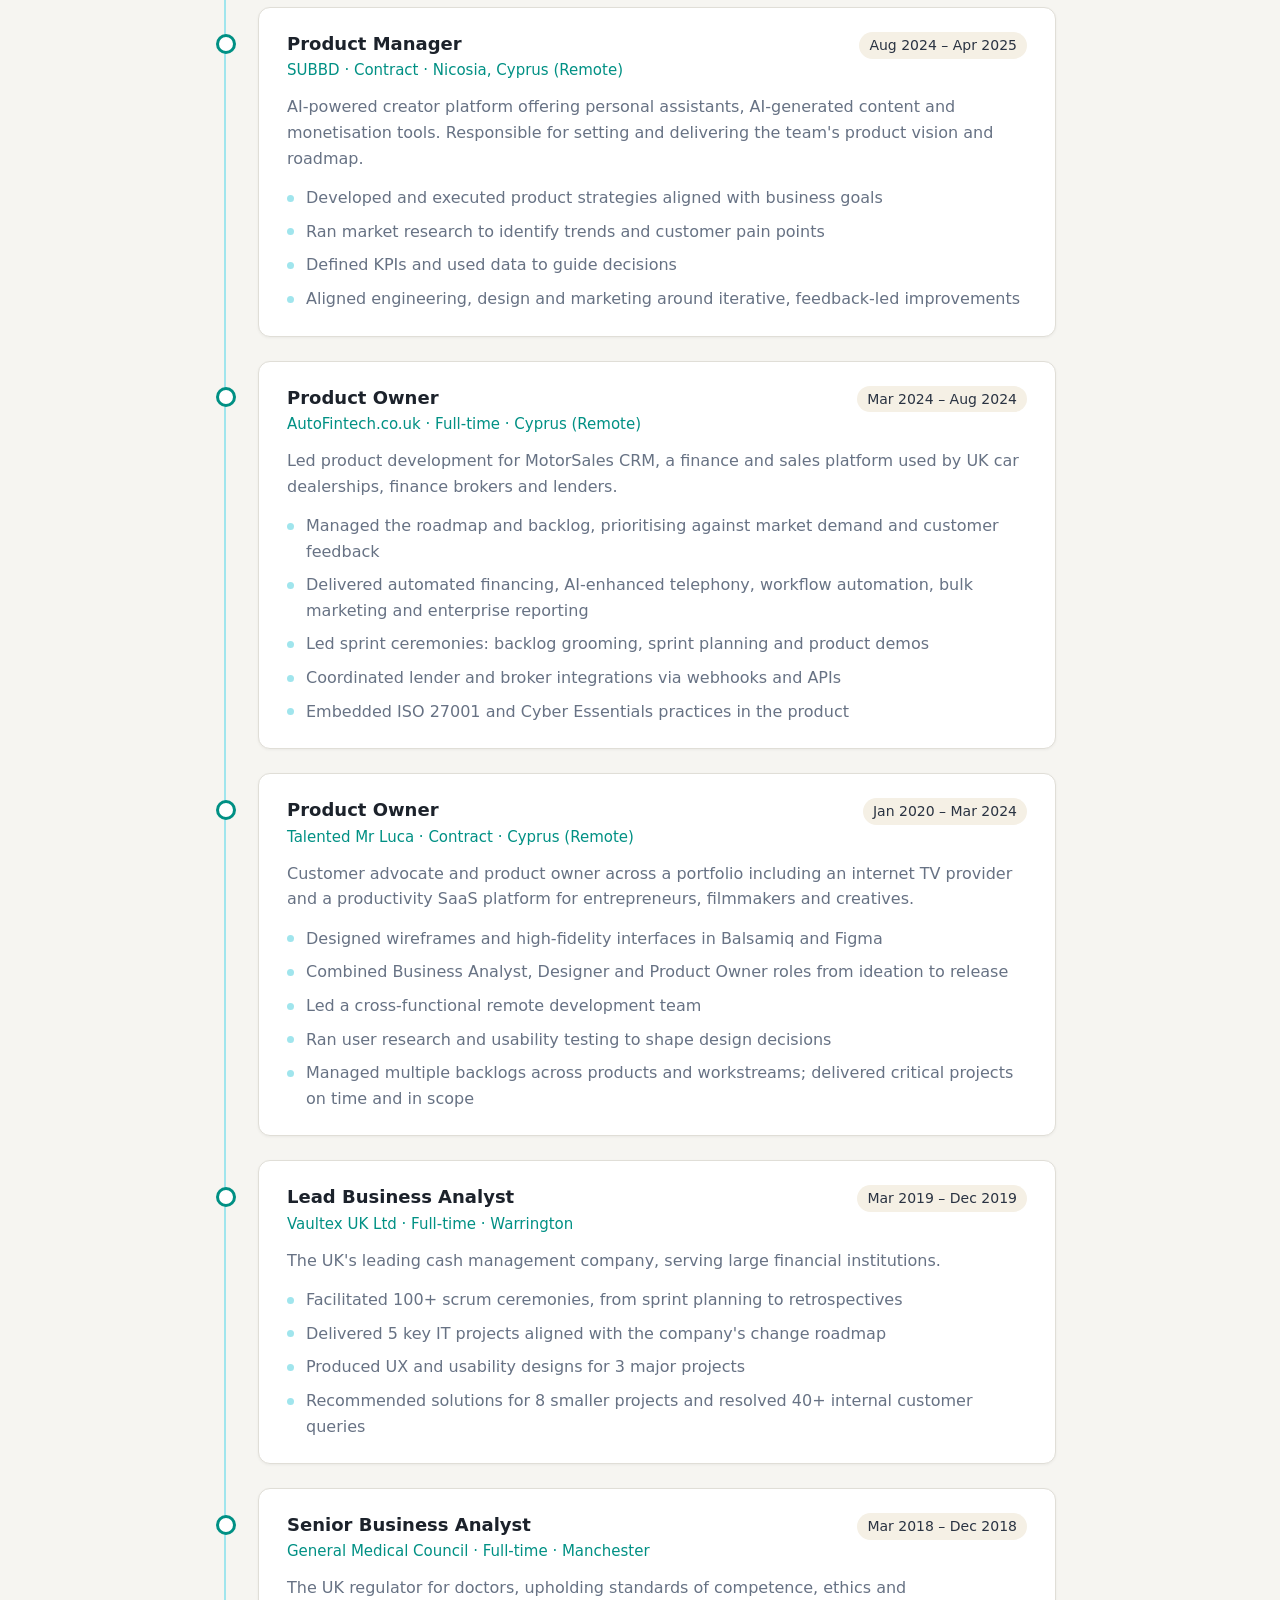
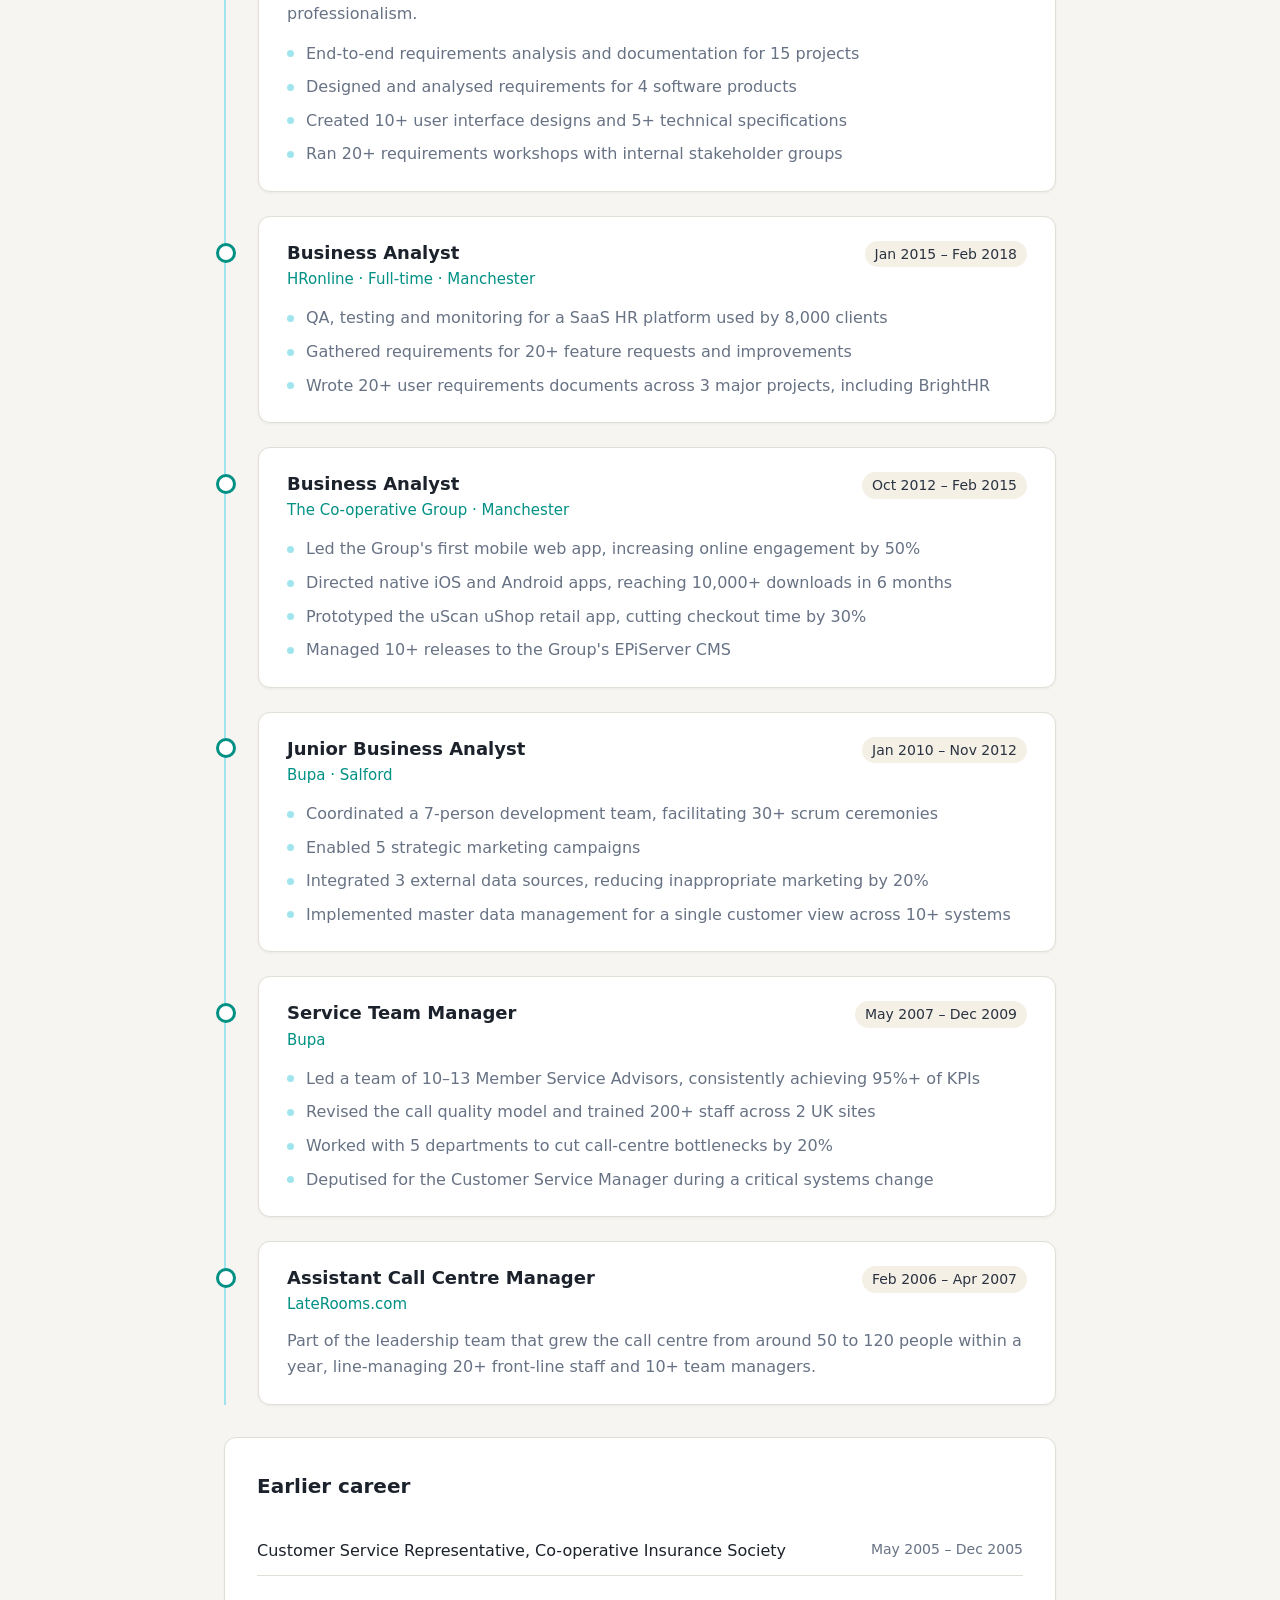
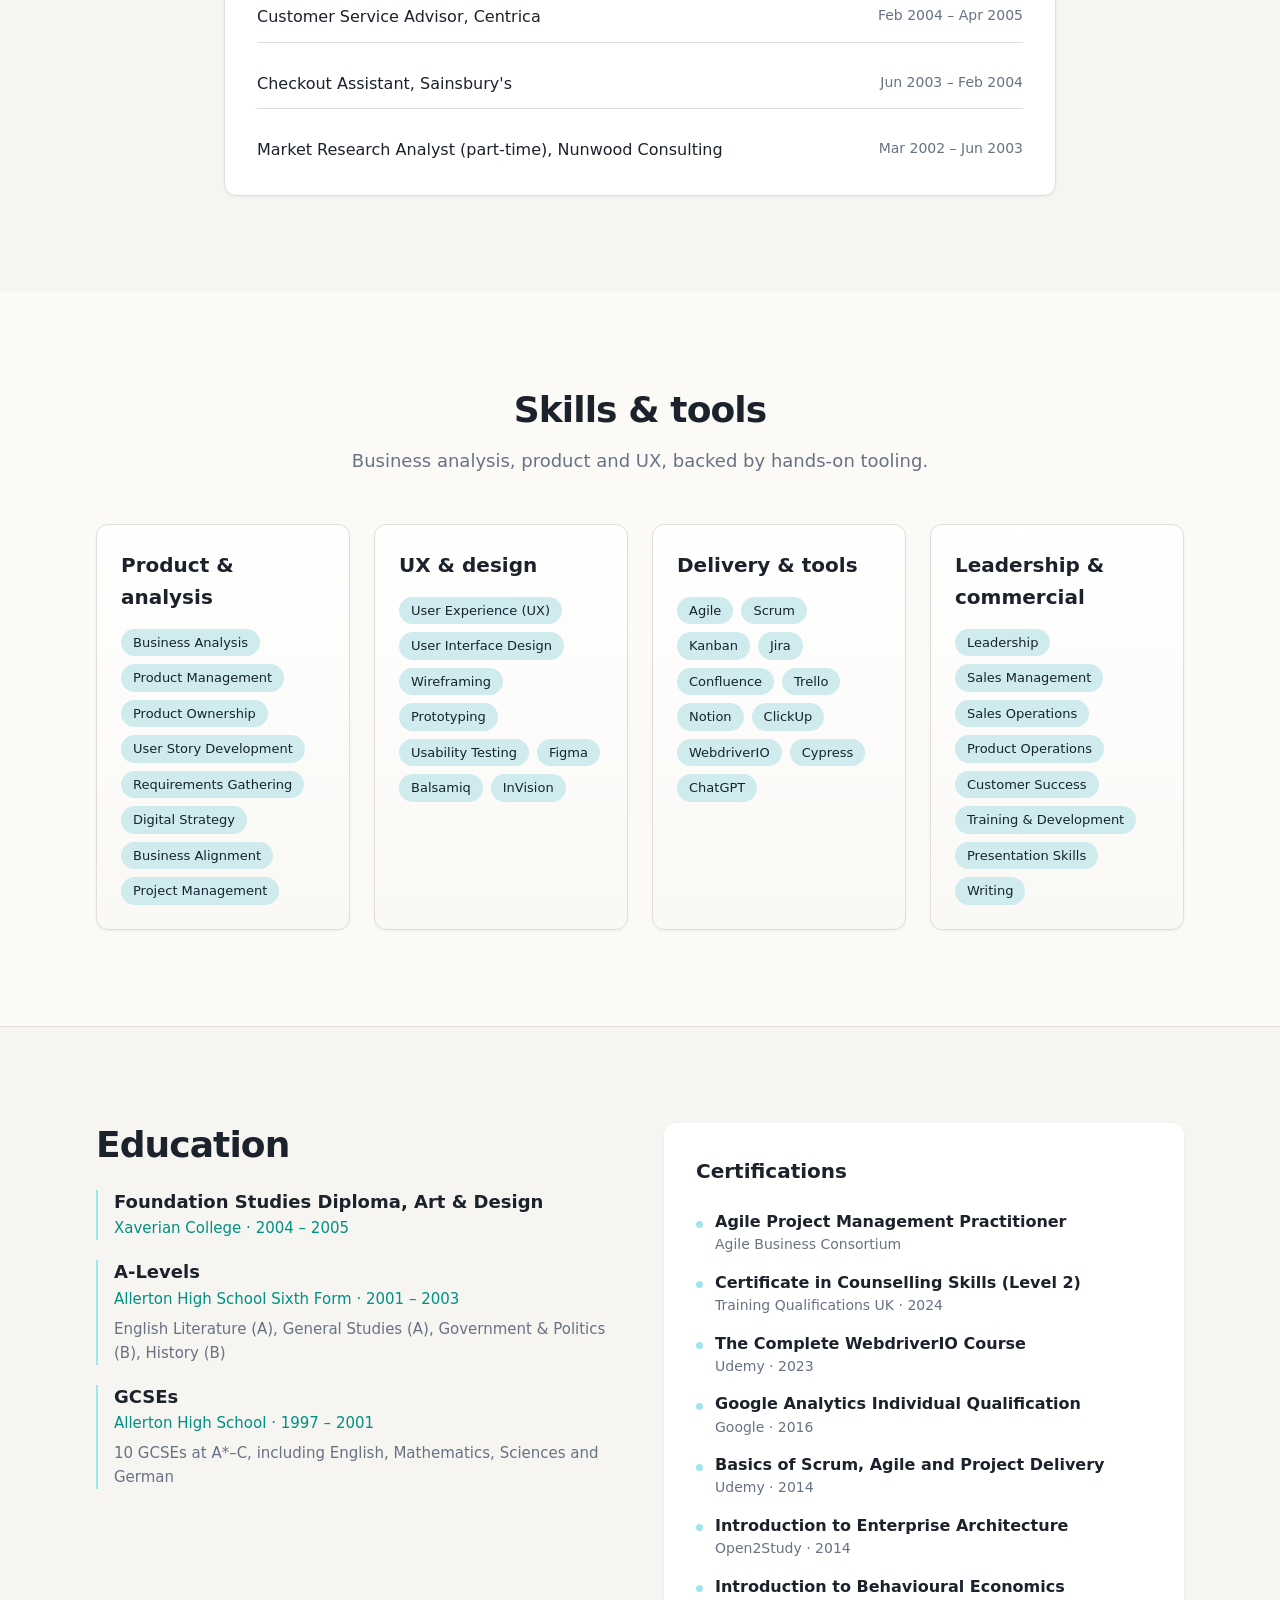
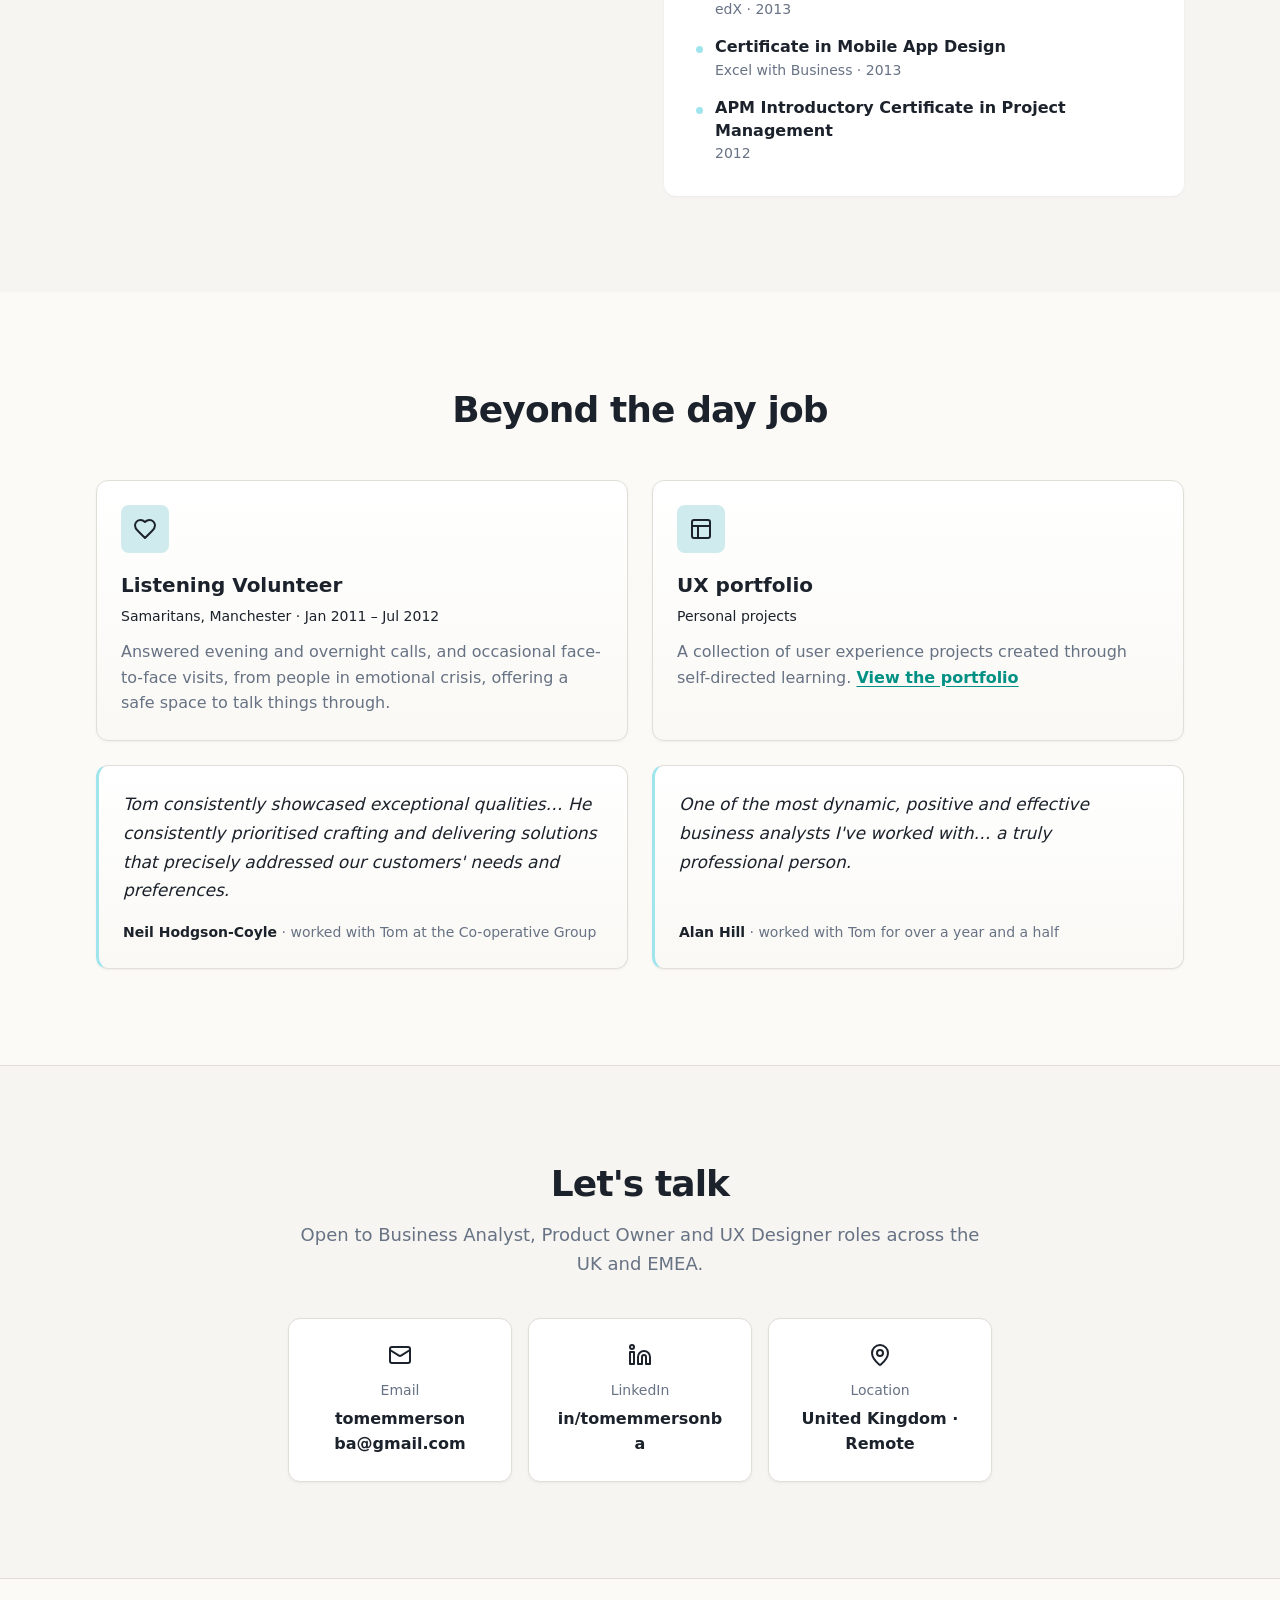
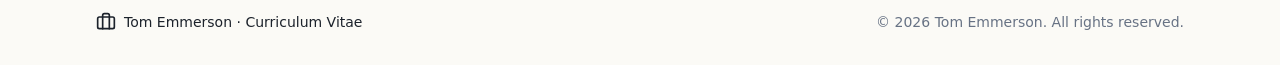
==== commit 9c82d2d9: "Add CV wordsearch, profile photo header and Career/Music navigation - Wordsearch section on the CV p" ====
--- a/index.html
+++ b/index.html
@@ -3,187 +3,12 @@
 <head>
   <meta charset="utf-8">
   <meta name="viewport" content="width=device-width, initial-scale=1">
-  <title>Tom Emmerson — Music Teacher | Drums, Bass & Keyboard Lessons</title>
-  <meta name="description" content="Learn drums, bass guitar or keyboard with Tom Emmerson, an experienced music teacher with over 30 years of playing and performing. Practical, relaxed lessons for all ages and abilities.">
-  <meta name="author" content="Tom Emmerson">
-  <meta property="og:title" content="Tom Emmerson — Music Teacher | Drums, Bass & Keyboard Lessons">
-  <meta property="og:description" content="Learn drums, bass guitar or keyboard with Tom Emmerson, an experienced music teacher with over 30 years of playing and performing.">
-  <meta property="og:type" content="website">
-  <meta property="og:image" content="https://cdn.lovable.dev/uploads/b7d0f752-4260-4cd8-91b0-a6a45dea3d61/image-gen/a2886aa6-9758-4012-bf15-249770bea818.jpg">
-  <meta name="twitter:card" content="summary_large_image">
-  <meta name="twitter:image" content="https://cdn.lovable.dev/uploads/b7d0f752-4260-4cd8-91b0-a6a45dea3d61/image-gen/a2886aa6-9758-4012-bf15-249770bea818.jpg">
-  <link rel="stylesheet" href="styles.css">
-  <link rel="icon" href="/favicon.ico" type="image/x-icon">
+  <title>Tom Emmerson</title>
+  <meta http-equiv="refresh" content="0; url=/cv/">
+  <link rel="canonical" href="/cv/">
+  <script>window.location.replace("/cv/");</script>
 </head>
 <body>
-  <header class="site-header">
-    <div class="container header-inner">
-      <a href="/" class="logo">
-        <svg xmlns="http://www.w3.org/2000/svg" width="24" height="24" viewBox="0 0 24 24" fill="none" stroke="currentColor" stroke-width="2" stroke-linecap="round" stroke-linejoin="round" aria-hidden="true"><path d="M9 18V5l12-2v13"/><circle cx="6" cy="18" r="3"/><circle cx="18" cy="16" r="3"/></svg>
-      </a>
-      <nav class="desktop-nav" aria-label="Main navigation">
-        <a href="/">Home</a>
-        <a href="#lessons">Lessons</a>
-        <a href="#about">About</a>
-        <a href="#contact">Contact</a>
-        <a href="#contact" class="btn btn-primary">Book a lesson</a>
-      </nav>
-      <nav class="mobile-nav" aria-label="Mobile navigation">
-        <a href="/">Home</a>
-        <a href="#lessons">Lessons</a>
-        <a href="#contact" class="btn btn-primary">Book</a>
-      </nav>
-    </div>
-  </header>
-
-  <main>
-    <section class="hero">
-      <div class="container hero-grid">
-        <div class="hero-content">
-          <p class="eyebrow">Music lessons via video call</p>
-          <h1>Don't Just Learn to Play... Learn to Play Real Music.</h1>
-          <p class="lead">
-            Hi, I’m <strong>Tom Emmerson</strong>, a musician with over 30 years of experience playing in bands, rehearsing and performing live. I teach <strong>drums, bass and keyboard</strong>, helping people of all ages and abilities get started, build confidence and learn the skills they actually need to play music.
-          </p>
-          <div class="hero-actions">
-            <a href="#contact" class="btn btn-primary">
-              Book a free intro lesson
-              <svg xmlns="http://www.w3.org/2000/svg" width="16" height="16" viewBox="0 0 24 24" fill="none" stroke="currentColor" stroke-width="2" stroke-linecap="round" stroke-linejoin="round" aria-hidden="true"><path d="m9 18 6-6-6-6"/></svg>
-            </a>
-            <a href="#lessons" class="btn btn-secondary">Explore lessons</a>
-          </div>
-        </div>
-        <div class="hero-image">
-          <img src="images/hero-studio.jpg" alt="Bright music teaching studio with drums, bass guitar and keyboard" width="1280" height="720">
-        </div>
-      </div>
-    </section>
-
-    <section id="lessons" class="lessons">
-      <div class="container">
-        <div class="section-header">
-          <h2>Lessons tailored to you</h2>
-          <p>Practical, relaxed tuition focused on helping you become a capable, independent musician.</p>
-        </div>
-        <div class="cards">
-          <article class="card">
-            <div class="icon">
-              <svg xmlns="http://www.w3.org/2000/svg" width="24" height="24" viewBox="0 0 24 24" fill="none" stroke="currentColor" stroke-width="2" stroke-linecap="round" stroke-linejoin="round" aria-hidden="true"><path d="m18 16 4-4-4-4"/><path d="m6 8-4 4 4 4"/><path d="m14.5 4-5 16"/></svg>
-            </div>
-            <h3>Drums</h3>
-            <p class="level">Beginner to advanced</p>
-            <p>From first beats to complex grooves. Covering technique, timing, coordination, fills and the confidence to play with other musicians.</p>
-          </article>
-          <article class="card">
-            <div class="icon">
-              <svg xmlns="http://www.w3.org/2000/svg" width="24" height="24" viewBox="0 0 24 24" fill="none" stroke="currentColor" stroke-width="2" stroke-linecap="round" stroke-linejoin="round" aria-hidden="true"><path d="M7 16V4"/><path d="M17 16V4"/><path d="M5 20h14"/></svg>
-            </div>
-            <h3>Bass Guitar</h3>
-            <p class="level">Beginner focus</p>
-            <p>Get up and running quickly with practical techniques, playing songs and a solid foundation in theory — without unnecessary complexity.</p>
-          </article>
-          <article class="card">
-            <div class="icon">
-              <svg xmlns="http://www.w3.org/2000/svg" width="24" height="24" viewBox="0 0 24 24" fill="none" stroke="currentColor" stroke-width="2" stroke-linecap="round" stroke-linejoin="round" aria-hidden="true"><path d="M18.5 8c-1.4 0-2.6-.6-3.6-.9-1.3-.4-2.7-.4-4 0-1 .3-2.2.9-3.6.9"/><path d="M18.5 16c-1.4 0-2.6-.6-3.6-.9-1.3-.4-2.7-.4-4 0-1 .3-2.2.9-3.6.9"/><path d="M18.5 12c-1.4 0-2.6-.6-3.6-.9-1.3-.4-2.7-.4-4 0-1 .3-2.2.9-3.6.9"/><path d="M2 5h20"/><path d="M2 19h20"/></svg>
-            </div>
-            <h3>Keyboard</h3>
-            <p class="level">Beginner focus</p>
-            <p>Learn chords, melodies and song-playing skills from day one. A relaxed path to understanding keyboard basics and making real music.</p>
-          </article>
-        </div>
-      </div>
-    </section>
-
-    <section id="about" class="about">
-      <div class="container about-grid">
-        <div class="about-content">
-          <h2>A practical, relaxed approach</h2>
-          <p>Whether you’ve never picked up an instrument before or you’re looking to take your playing to the next level, my teaching is built around real-world skills.</p>
-          <p>For <strong>bass and keyboard</strong>, I specialise in helping beginners get up and running quickly. You’ll learn practical techniques, how to play songs, and a solid foundation in music theory — without getting buried in unnecessary complexity.</p>
-          <p>For <strong>drums</strong>, I teach everything from complete beginners to advanced players, covering technique, timing, coordination, groove, fills and the skills needed to play confidently with other musicians.</p>
-        </div>
-        <div class="about-card">
-          <h3>What you can expect</h3>
-          <ul>
-            <li><span></span> Lessons built around the music you want to play</li>
-            <li><span></span> Clear, achievable goals for every stage</li>
-            <li><span></span> Supportive feedback that builds confidence</li>
-            <li><span></span> Flexibility for beginners and returning players</li>
-            <li><span></span> Guidance on playing with others and performing live</li>
-          </ul>
-        </div>
-      </div>
-    </section>
-
-    <section id="contact" class="contact">
-      <div class="container contact-inner">
-        <h2>Ready to start playing?</h2>
-        <p>Send a request below and I’ll get back to you within 24 hours.</p>
-
-        <form id="contact-form" class="contact-form" action="#" method="post">
-          <div class="form-row">
-            <div class="form-field">
-              <label for="name">Name</label>
-              <input id="name" name="name" type="text" required placeholder="Your name">
-            </div>
-            <div class="form-field">
-              <label for="email">Email</label>
-              <input id="email" name="email" type="email" required placeholder="you@example.com">
-            </div>
-          </div>
-          <div class="form-field">
-            <label for="message">Message</label>
-            <textarea id="message" name="message" rows="5" required placeholder="Tell me what you’d like to learn and any questions you have..."></textarea>
-          </div>
-          <button type="submit" class="btn btn-primary btn-large">
-            <svg xmlns="http://www.w3.org/2000/svg" width="20" height="20" viewBox="0 0 24 24" fill="none" stroke="currentColor" stroke-width="2" stroke-linecap="round" stroke-linejoin="round" aria-hidden="true"><rect width="20" height="16" x="2" y="4" rx="2"/><path d="m22 7-8.97 5.7a1.94 1.94 0 0 1-2.06 0L2 7"/></svg>
-            Send me an email
-          </button>
-          <p class="form-note">This will open your email app with the details pre-filled. You can edit the message before sending.</p>
-        </form>
-
-        <div class="contact-grid">
-          <a href="mailto:tomemmersonba@gmail.com" class="contact-card">
-            <svg xmlns="http://www.w3.org/2000/svg" width="24" height="24" viewBox="0 0 24 24" fill="none" stroke="currentColor" stroke-width="2" stroke-linecap="round" stroke-linejoin="round" aria-hidden="true"><rect width="20" height="16" x="2" y="4" rx="2"/><path d="m22 7-8.97 5.7a1.94 1.94 0 0 1-2.06 0L2 7"/></svg>
-            <span class="label">Email</span>
-            <span class="value">tomemmerson<br>ba@gmail.com</span>
-          </a>
-          <div class="contact-card">
-            <svg xmlns="http://www.w3.org/2000/svg" width="24" height="24" viewBox="0 0 24 24" fill="none" stroke="currentColor" stroke-width="2" stroke-linecap="round" stroke-linejoin="round" aria-hidden="true"><path d="M20 10c0 4.993-5.539 10.193-7.399 11.799a1 1 0 0 1-1.202 0C9.539 20.193 4 14.993 4 10a8 8 0 0 1 16 0"/><circle cx="12" cy="10" r="3"/></svg>
-            <span class="label">Location</span>
-            <span class="value">Remote video call</span>
-          </div>
-          <div class="contact-card">
-            <svg xmlns="http://www.w3.org/2000/svg" width="24" height="24" viewBox="0 0 24 24" fill="none" stroke="currentColor" stroke-width="2" stroke-linecap="round" stroke-linejoin="round" aria-hidden="true"><path d="M12 6v6l4 2"/><circle cx="12" cy="12" r="10"/></svg>
-            <span class="label">Lesson length</span>
-            <span class="value">60 minutes</span>
-          </div>
-        </div>
-      </div>
-    </section>
-  </main>
-
-  <footer class="site-footer">
-    <div class="container footer-inner">
-      <div class="footer-logo">
-        <svg xmlns="http://www.w3.org/2000/svg" width="20" height="20" viewBox="0 0 24 24" fill="none" stroke="currentColor" stroke-width="2" stroke-linecap="round" stroke-linejoin="round" aria-hidden="true"><path d="M9 18V5l12-2v13"/><circle cx="6" cy="18" r="3"/><circle cx="18" cy="16" r="3"/></svg>
-        <span>Tom Emmerson Music Tuition</span>
-      </div>
-      <p>© 2026 Tom Emmerson. All rights reserved.</p>
-    </div>
-  </footer>
-
-  <script>
-    document.getElementById('contact-form').addEventListener('submit', function (e) {
-      e.preventDefault();
-      var formData = new FormData(e.target);
-      var name = formData.get('name').trim();
-      var email = formData.get('email').trim();
-      var message = formData.get('message').trim();
-      var subject = encodeURIComponent('Music lesson enquiry');
-      var body = encodeURIComponent('Name: ' + name + '\nEmail: ' + email + '\n\nMessage:\n' + message);
-      window.location.href = 'mailto:tomemmersonba@gmail.com?subject=' + subject + '&body=' + body;
-    });
-  </script>
+  <p>Redirecting to <a href="/cv/">CV</a>...</p>
 </body>
 </html>
